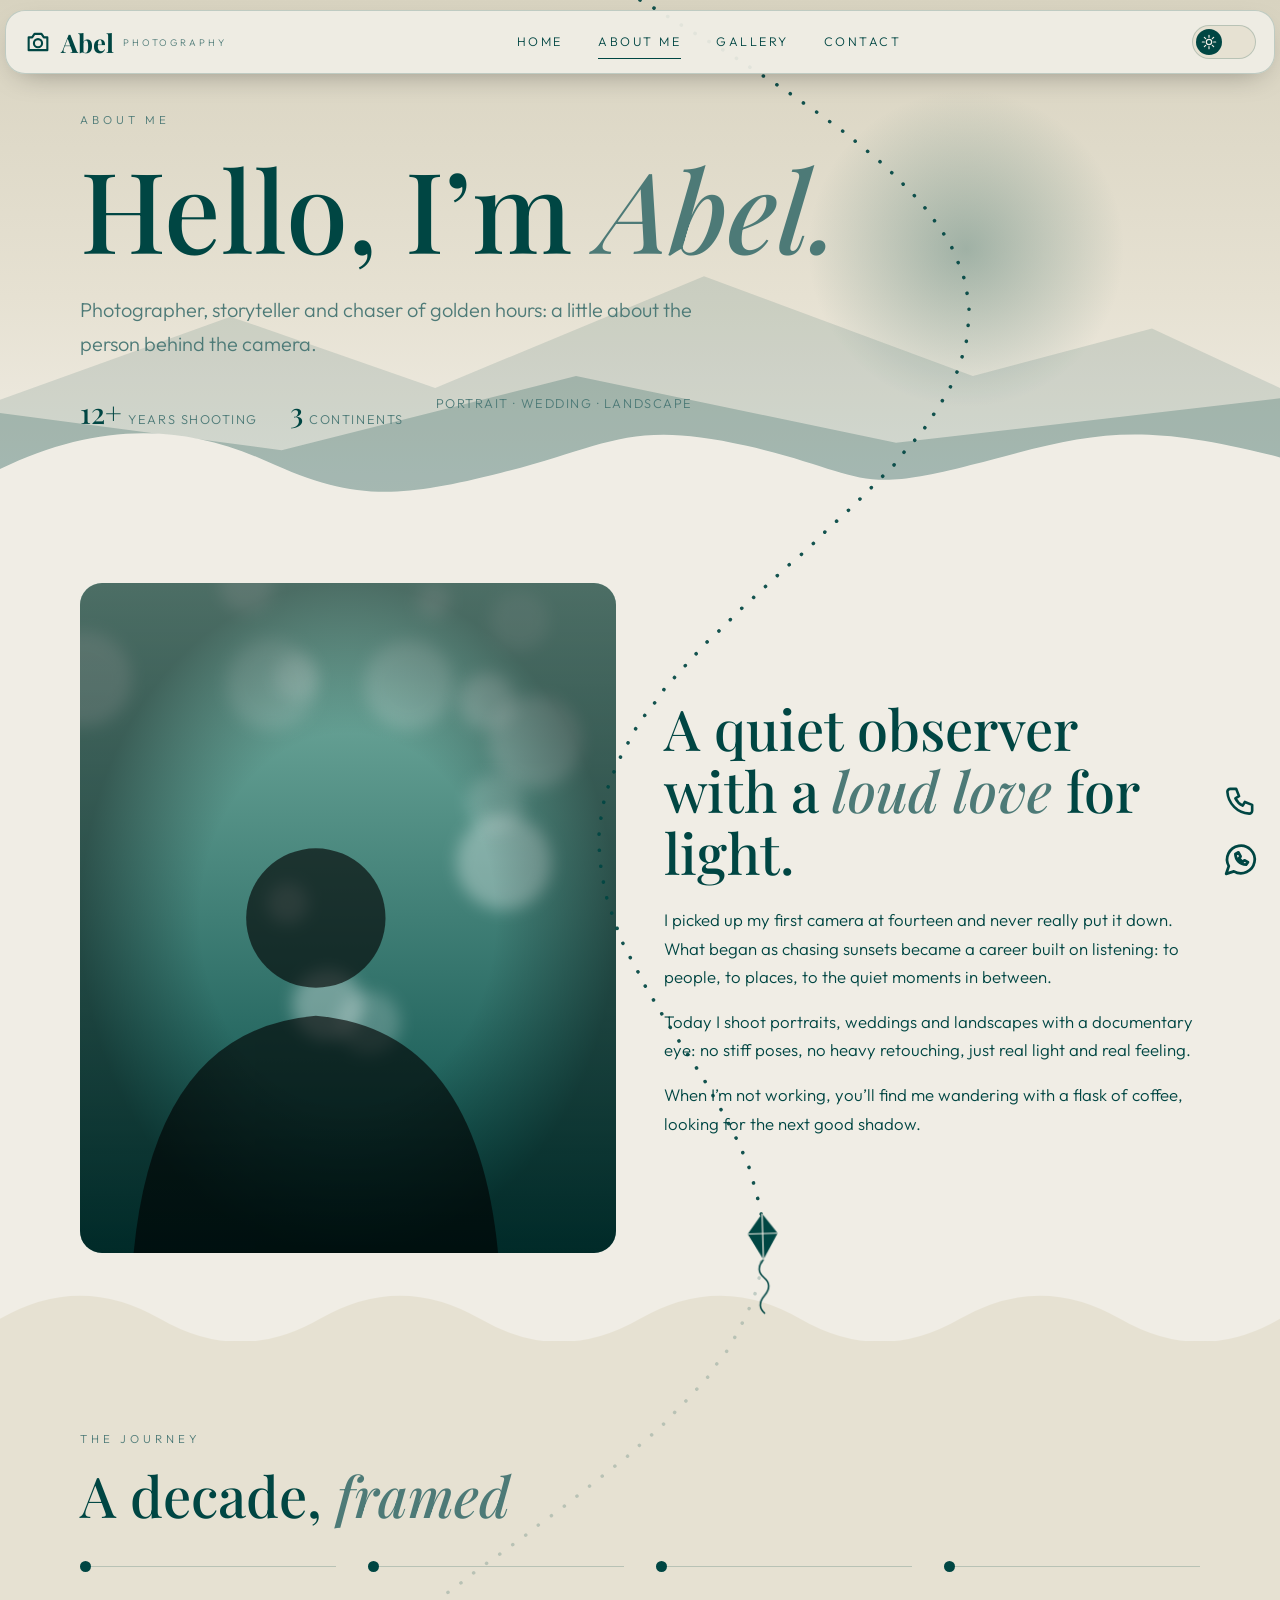
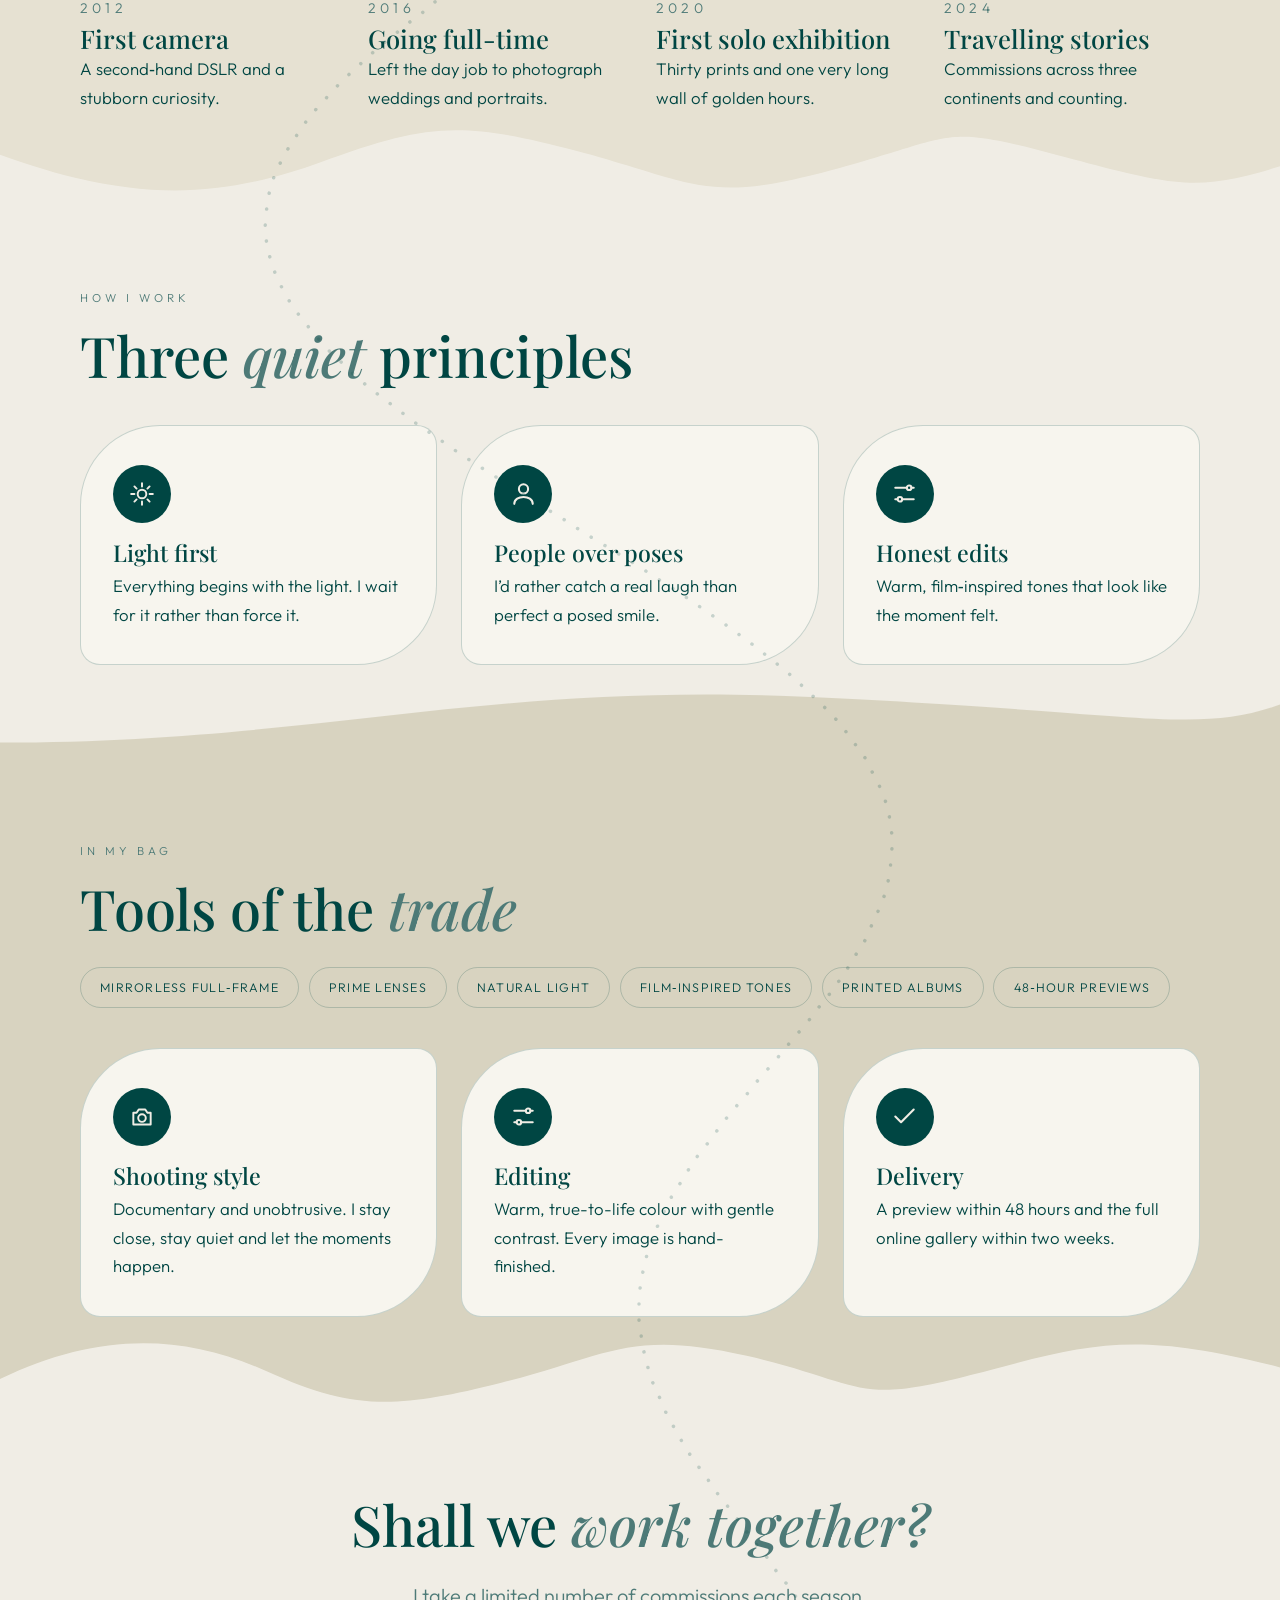
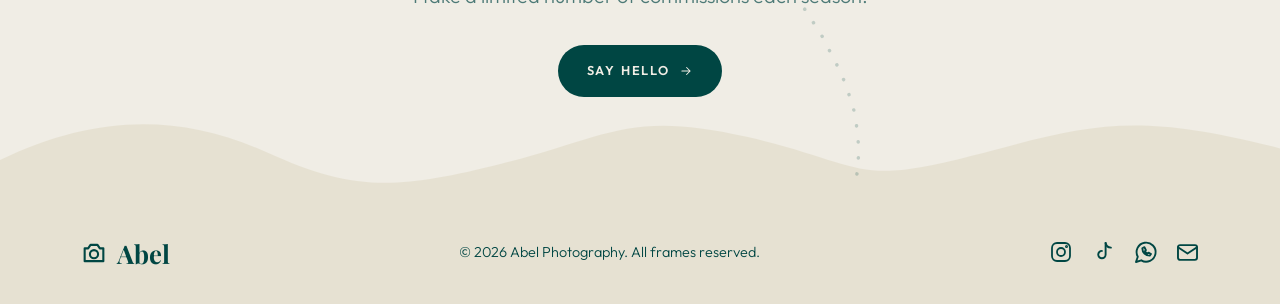
==== about.html @ 2c490cad "first commit" ====
<!DOCTYPE html>
<html lang="en"><head>
<meta charset="utf-8">
<meta name="viewport" content="width=device-width,initial-scale=1,viewport-fit=cover">
<title>About Abel | Photographer &amp; Visual Storyteller</title>
<meta name="description" content="Meet Abel, a documentary-style photographer with 12+ years behind the lens. Discover his story, his love of natural light and how he works.">
<link rel="canonical" href="https://www.abelphotography.com/about.html">
<meta name="robots" content="index,follow,max-image-preview:large">
<meta name="author" content="Abel">
<meta name="theme-color" content="#f0ede5" media="(prefers-color-scheme: light)"><meta name="theme-color" content="#000000" media="(prefers-color-scheme: dark)">
<link rel="icon" href="favicon.svg" type="image/svg+xml">
<meta property="og:type" content="website"><meta property="og:site_name" content="Abel Photography"><meta property="og:locale" content="en_US">
<meta property="og:title" content="About Abel | Photographer &amp; Visual Storyteller"><meta property="og:description" content="Meet Abel, a documentary-style photographer with 12+ years behind the lens. Discover his story, his love of natural light and how he works."><meta property="og:url" content="https://www.abelphotography.com/about.html">
<meta property="og:image" content="https://www.abelphotography.com/images/og-cover.jpg"><meta property="og:image:width" content="1200"><meta property="og:image:height" content="630"><meta property="og:image:alt" content="Abel Photography: portraits, weddings and landscapes">
<meta name="twitter:card" content="summary_large_image"><meta name="twitter:title" content="About Abel | Photographer &amp; Visual Storyteller"><meta name="twitter:description" content="Meet Abel, a documentary-style photographer with 12+ years behind the lens. Discover his story, his love of natural light and how he works."><meta name="twitter:image" content="https://www.abelphotography.com/images/og-cover.jpg">
<script type="application/ld+json">{"@context": "https://schema.org", "@graph": [{"@type": "Photographer", "@id": "https://www.abelphotography.com/#abel", "name": "Abel Photography", "alternateName": "Abel", "url": "https://www.abelphotography.com/", "image": "https://www.abelphotography.com/images/og-cover.jpg", "description": "Portrait, wedding and landscape photographer capturing honest light and real moments.", "email": "hello@abelphotography.com", "telephone": "+1 555 010 2030", "areaServed": "Worldwide", "sameAs": ["https://instagram.com/abel.frames", "https://www.tiktok.com/@abel.frames"], "knowsAbout": ["Portrait photography", "Wedding photography", "Landscape photography", "Editorial photography"]}, {"@type": "BreadcrumbList", "itemListElement": [{"@type": "ListItem", "position": 1, "name": "Home", "item": "https://www.abelphotography.com/"}, {"@type": "ListItem", "position": 2, "name": "About Abel", "item": "https://www.abelphotography.com/about.html"}]}]}</script>
<noscript><style>.rv{opacity:1!important;transform:none!important}</style></noscript>
<link rel="preconnect" href="https://fonts.googleapis.com"><link rel="preconnect" href="https://fonts.gstatic.com" crossorigin>
<link href="https://fonts.googleapis.com/css2?family=Outfit:wght@300;400;600&family=Playfair+Display:ital,wght@0,500;0,700;1,500&display=swap" rel="stylesheet">
<script>var t;try{t=localStorage.getItem("abel-theme")}catch(_){}document.documentElement.dataset.theme=t||(matchMedia("(prefers-color-scheme:dark)").matches?"dark":"light")</script>
<link rel="stylesheet" href="css/style.css"></head>
<body data-page="about">
<a class="skip" href="#main">Skip to content</a>
<header>
<a class="logo" href="index.html"><i data-i="cam"></i>Abel<small>Photography</small></a>
<nav id="nav" aria-label="Main"><a href="index.html" style="--n:0">Home</a><a href="about.html" class="on" aria-current="page" style="--n:1">About me</a><a href="gallery.html" style="--n:2">Gallery</a><a href="contact.html" style="--n:3">Contact</a></nav>
<div class="right"><button id="th" aria-label="Toggle dark mode"><span class="k"><i data-i="sun"></i><i data-i="moon"></i></span></button></div>
</header>

<main id="main">
<div id="tr" aria-hidden="true"><svg id="s0" preserveAspectRatio="none"><path id="p0" class="dots"/></svg><svg id="s1" preserveAspectRatio="none"><path id="p1" class="dots"/></svg><div id="veh"><svg viewBox="-50 -40 100 130" width="100" height="130"><g id="vg"></g></svg></div></div>


<div class="page" id="about">
<section class="hero sm"><div class="w"><span class="eb rv">About me</span><h1 class="rv">Hello, I’m <em>Abel.</em></h1><p class="lead rv">Photographer, storyteller and chaser of golden hours: a little about the person behind the camera.</p><ul class="mini rv"><li><b>12+</b>years shooting</li><li><b>3</b>continents</li><li>Portrait · Wedding · Landscape</li></ul></div></section>
<section class="s"><div class="w two">
<img class="rv pt" src="images/abel-about.svg" alt="Portrait of Abel" width="800" height="1000" loading="lazy" decoding="async">
<div><h2 class="rv">A quiet observer with a <em>loud love</em> for light.</h2>
<p class="rv" style="margin-top:1.5rem">I picked up my first camera at fourteen and never really put it down. What began as chasing sunsets became a career built on listening: to people, to places, to the quiet moments in between.</p>
<p class="rv" style="margin-top:1rem">Today I shoot portraits, weddings and landscapes with a documentary eye: no stiff poses, no heavy retouching, just real light and real feeling.</p>
<p class="rv" style="margin-top:1rem">When I’m not working, you’ll find me wandering with a flask of coffee, looking for the next good shadow.</p></div>
</div></section>
<section class="s alt"><div class="w"><span class="eb rv">The journey</span><h2 class="rv">A decade, <em>framed</em></h2>
<div class="tl">
<div class="rv"><small>2012</small><b>First camera</b>A second‑hand DSLR and a stubborn curiosity.</div>
<div class="rv"><small>2016</small><b>Going full‑time</b>Left the day job to photograph weddings and portraits.</div>
<div class="rv"><small>2020</small><b>First solo exhibition</b>Thirty prints and one very long wall of golden hours.</div>
<div class="rv"><small>2024</small><b>Travelling stories</b>Commissions across three continents and counting.</div>
</div></div></section>
<section class="s"><div class="w"><span class="eb rv">How I work</span><h2 class="rv">Three <em>quiet</em> principles</h2>
<div class="grid g3">
<div class="card rv"><span class="bd"><i data-i="sun"></i></span><h3>Light first</h3><p>Everything begins with the light. I wait for it rather than force it.</p></div>
<div class="card rv"><span class="bd"><i data-i="user"></i></span><h3>People over poses</h3><p>I’d rather catch a real laugh than perfect a posed smile.</p></div>
<div class="card rv"><span class="bd"><i data-i="sld"></i></span><h3>Honest edits</h3><p>Warm, film‑inspired tones that look like the moment felt.</p></div>
</div></div></section>
<section class="s alt2"><div class="w"><span class="eb rv">In my bag</span><h2 class="rv">Tools of the <em>trade</em></h2>
<div class="chips rv"><span class="chip">Mirrorless full‑frame</span><span class="chip">Prime lenses</span><span class="chip">Natural light</span><span class="chip">Film‑inspired tones</span><span class="chip">Printed albums</span><span class="chip">48‑hour previews</span></div><div class="grid g3"><div class="card rv"><span class="bd"><i data-i="cam"></i></span><h3>Shooting style</h3><p>Documentary and unobtrusive. I stay close, stay quiet and let the moments happen.</p></div><div class="card rv"><span class="bd"><i data-i="sld"></i></span><h3>Editing</h3><p>Warm, true-to-life colour with gentle contrast. Every image is hand-finished.</p></div><div class="card rv"><span class="bd"><i data-i="chk"></i></span><h3>Delivery</h3><p>A preview within 48 hours and the full online gallery within two weeks.</p></div></div></div></section>
<section class="s c"><div class="w"><h2 class="rv">Shall we <em>work together?</em></h2><p class="lead rv">I take a limited number of commissions each season.</p><p class="rv"><a class="btn" href="contact.html">Say hello <i data-i="arr"></i></a></p></div></section>
</div>

</main>

<footer><div class="w fo">
<a class="logo" href="index.html"><i data-i="cam"></i>Abel</a>
<p>© 2026 Abel Photography. All frames reserved.</p>
<div class="soc"><a href="https://instagram.com/abel.frames" target="_blank" rel="noopener" aria-label="Instagram"><i data-i="ig"></i></a><a href="https://www.tiktok.com/@abel.frames" target="_blank" rel="noopener" aria-label="TikTok"><i data-i="tt"></i></a><a href="https://wa.me/15550102030" target="_blank" rel="noopener" aria-label="WhatsApp"><i data-i="wa"></i></a><a href="mailto:hello@abelphotography.com" aria-label="Email"><i data-i="mail"></i></a></div>
</div></footer>

<div class="tabs" role="navigation" aria-label="Mobile navigation"><div class="ind" style="--ti:1"></div><a href="index.html"><i data-i="home"></i><span>Home</span></a><a href="about.html" class=on aria-current=page><i data-i="user"></i><span>About</span></a><a href="gallery.html"><i data-i="img"></i><span>Gallery</span></a><a href="contact.html"><i data-i="mail"></i><span>Contact</span></a></div>
<div class="fab"><a href="tel:+15550102030" aria-label="Call Abel"><i data-i="phone"></i></a><a class="wa" href="https://wa.me/15550102030" target="_blank" rel="noopener" aria-label="Chat on WhatsApp"><i data-i="wa"></i></a></div>
<div id="lb"><figure id="lbf"></figure><button aria-label="Close">×</button></div>

<script src="js/main.js"></script>
</body></html>
---- css/style.css ----
:root{--bg:#f0ede5;--bg2:#e6e1d2;--bg3:#d8d3c0;--ink:#004643;--mut:#4d7a77;--acc:#004643;--on:#f0ede5;--line:rgba(0,70,67,.2);--card:#f7f5ee}
:root[data-theme=dark]{--bg:#000;--bg2:#0e0928;--bg3:#061346;--ink:#f0ede5;--mut:#9ba5cf;--acc:#f0ede5;--on:#000;--line:rgba(240,237,229,.18);--card:rgba(255,255,255,.04)}
*{box-sizing:border-box;margin:0;padding:0;-webkit-tap-highlight-color:transparent}
[hidden]{display:none!important}
html{scroll-behavior:smooth}
body{font:300 1.05rem/1.7 Outfit,system-ui,sans-serif;background:var(--bg);color:var(--ink);overflow-x:hidden}
h1,h2,h3{font-family:'Playfair Display',Georgia,serif;font-weight:500;line-height:1.1}
h1{font-size:clamp(2.8rem,9vw,7rem)}h2{font-size:clamp(2rem,5vw,3.5rem)}
em{font-style:italic;color:var(--mut)}
a{color:inherit;text-decoration:none}
button,input,select,textarea{font:inherit;color:inherit}
button{background:none;border:0;cursor:pointer;touch-action:manipulation}
i[data-i]{display:inline-block;width:1.1em;height:1.1em;flex:none;background:currentColor;-webkit-mask:var(--m) center/contain no-repeat;mask:var(--m) center/contain no-repeat;vertical-align:-.18em}
.w{width:min(1120px,100% - 3rem);margin-inline:auto;position:relative;z-index:1}
.narrow{max-width:900px}
.s{padding:clamp(3rem,7vw,5.5rem) 0}.alt{background:var(--bg2)}.alt2{background:var(--bg3)}
.eb{display:block;font-size:.72rem;letter-spacing:.35em;text-transform:uppercase;color:var(--mut);margin-bottom:1rem}
.lead{font-size:1.25rem;max-width:620px;color:var(--mut);margin:1.5rem 0 2rem}
.btn{display:inline-flex;gap:.6rem;align-items:center;padding:.95rem 1.8rem;border-radius:40px;background:var(--acc);color:var(--on);font-weight:600;font-size:.8rem;letter-spacing:.14em;text-transform:uppercase;transition:transform .35s,box-shadow .35s}
.btn:hover{transform:translateY(-3px);box-shadow:0 12px 30px -10px var(--acc)}
.btn.g{background:none;color:var(--ink);border:1px solid var(--ink)}
.btn i{transition:transform .35s}.btn:hover i{transform:translateX(5px)}
/* header */
header{position:fixed;top:calc(10px + env(safe-area-inset-top,0px));left:calc(5px + env(safe-area-inset-left,0px));right:calc(5px + env(safe-area-inset-right,0px));z-index:60;height:64px;padding:0 1.2rem;border-radius:20px;display:flex;align-items:center;justify-content:space-between}
header::before{content:"";position:absolute;inset:0;z-index:-1;border-radius:inherit;background:color-mix(in srgb,var(--bg) 94%,transparent);border:1px solid var(--line);box-shadow:0 10px 30px -14px rgba(0,0,0,.4)}
.logo{display:flex;align-items:center;gap:.55rem;font:700 1.6rem 'Playfair Display',serif}
.logo small{font:300 .6rem Outfit;letter-spacing:.3em;text-transform:uppercase;color:var(--mut)}
nav{display:flex;gap:2.2rem}
nav a{position:relative;font-size:.78rem;letter-spacing:.2em;text-transform:uppercase}
nav a::after{content:"";position:absolute;left:0;bottom:-6px;height:1px;width:100%;background:currentColor;transform:scaleX(0);transform-origin:right;transition:transform .4s}
nav a:hover::after,nav a.on::after{transform:scaleX(1);transform-origin:left}
.right{display:flex;align-items:center;gap:1rem;position:relative;z-index:70}
#th{width:64px;height:34px;border-radius:30px;border:1px solid var(--line);background:var(--bg2);position:relative}
#th .k{position:absolute;top:3px;left:3px;width:26px;height:26px;border-radius:50%;background:var(--ink);transition:transform .6s cubic-bezier(.7,-.4,.3,1.4)}
:root[data-theme=dark] #th .k{transform:translateX(30px)}
#th i{position:absolute;left:5px;top:5px;width:16px;height:16px;color:var(--on);transition:transform .6s}
#th i+i{transform:rotate(-120deg) scale(0)}
:root[data-theme=dark] #th i:first-child{transform:rotate(120deg) scale(0)}
:root[data-theme=dark] #th i+i{transform:none}
/* trail */
main{position:relative;overflow-x:clip}
#tr{position:absolute;inset:0;pointer-events:none;z-index:30}#tr>svg{position:absolute;inset:0;width:100%;height:100%;overflow:visible}
.dots{fill:none;stroke:var(--acc);stroke-width:3.5;stroke-linecap:round;stroke-dasharray:.1 16}
#p0{opacity:.2}#p1{opacity:.9}
#veh{position:absolute;left:-50px;top:-40px;width:100px;height:130px;color:var(--acc);fill:currentColor;transform-origin:50px 40px;will-change:transform}#veh svg{overflow:visible}
.tail{transform-box:fill-box;transform-origin:50% 0;animation:wag 1.4s ease-in-out infinite alternate}
@keyframes wag{from{transform:rotate(-12deg)}to{transform:rotate(12deg)}}
/* per-page scroll reveals */
.rv{opacity:0;transition:opacity .8s,transform .8s cubic-bezier(.2,.7,.2,1)}
#home .rv{transform:translateY(50px)}
#about .rv{transform:translateX(calc(var(--s,1)*90px))}
#gallery .rv{transform:scale(.88) rotate(calc(var(--s,1)*2deg))}
#contact .rv{transform:perspective(700px) rotateX(-35deg) translateY(40px);transform-origin:top}
.rv.in{opacity:1!important;transform:none!important}
.page{animation:pin .6s}@keyframes pin{from{opacity:0}}
/* hero */
.hero{position:relative;min-height:min(100svh,860px);display:grid;align-items:center;overflow:hidden;background:linear-gradient(180deg,var(--bg3),var(--bg2) 60%,var(--bg))}
.hero.sm{min-height:0;padding-bottom:4rem}.hero .w{padding-top:110px}
.sun{position:absolute;right:12%;top:18%;width:min(30vw,320px);aspect-ratio:1;border-radius:50%;background:radial-gradient(circle,var(--acc),transparent 70%);opacity:.3}
.mt{position:absolute;inset:auto 0 0;height:48%;background:var(--ink);opacity:.12;clip-path:polygon(0 100%,0 60%,18% 25%,34% 55%,55% 8%,76% 50%,90% 30%,100% 55%,100% 100%)}
.mt+.mt{height:30%;opacity:.22;clip-path:polygon(0 100%,0 45%,22% 70%,45% 20%,70% 65%,100% 35%,100% 100%)}
/* blocks */
.grid{display:grid;gap:1.5rem;margin-top:2.5rem}
.g3{grid-template-columns:repeat(auto-fit,minmax(min(100%,260px),1fr))}
.g4{grid-template-columns:repeat(auto-fit,minmax(min(100%,220px),1fr))}
.two{display:grid;grid-template-columns:repeat(auto-fit,minmax(min(100%,320px),1fr));gap:3rem;align-items:center}
.card{padding:2rem;border:1px solid var(--line);border-radius:18px;background:var(--card);transition:translate .4s}
.card:hover{translate:0 -6px}
.stat b{display:block;font:500 clamp(2.6rem,6vw,4.4rem)/1 'Playfair Display',serif}
.stat span{font-size:.75rem;letter-spacing:.2em;text-transform:uppercase;color:var(--mut)}
blockquote{font:italic 500 clamp(1.6rem,3.5vw,2.6rem)/1.3 'Playfair Display',serif}
blockquote cite{display:block;margin-top:1.2rem;font:300 .85rem Outfit;letter-spacing:.2em;text-transform:uppercase;color:var(--mut)}
.c{text-align:center}.c .lead{margin-inline:auto}
.tl{border-left:1px solid var(--line);margin:2.5rem 0 0 .4rem}
.tl>div{position:relative;padding:0 0 2.4rem 2rem}
.tl>div::before{content:"";position:absolute;left:-6px;top:.6rem;width:11px;height:11px;border-radius:50%;background:var(--acc)}
.tl small{letter-spacing:.3em;color:var(--mut)}.tl b{display:block;font:500 1.6rem 'Playfair Display',serif}
.chips{display:flex;gap:.6rem;flex-wrap:wrap;margin:1.8rem 0}
.chip{padding:.55rem 1.2rem;border:1px solid var(--line);border-radius:30px;font-size:.78rem;letter-spacing:.1em;text-transform:uppercase;transition:.3s}
button.chip.on{background:var(--acc);color:var(--on)}
/* photos (illustrated placeholders: swap for <img>) */
.t{border-radius:14px;cursor:pointer;aspect-ratio:var(--r)}
.ms{display:grid;grid-template-columns:repeat(auto-fill,minmax(min(100%,220px),1fr));grid-auto-rows:8px;column-gap:1rem}.ms .t{align-self:start;width:100%}
.fe .t{aspect-ratio:3/4}
figcaption{position:absolute;inset:auto 0 0;z-index:2;padding:1.2rem;color:#fff;font:500 1.2rem 'Playfair Display',serif;background:linear-gradient(transparent,rgba(0,0,0,.6))}
figcaption small{display:block;font:300 .62rem Outfit;letter-spacing:.3em;text-transform:uppercase;opacity:.8}
#lb{position:fixed;inset:0;z-index:100;background:rgba(0,0,0,.9);display:grid;place-items:center;opacity:0;pointer-events:none;transition:opacity .4s}
#lb.on{opacity:1;pointer-events:auto}
#lbf{width:min(88vw,calc(78vh*var(--r,1)));aspect-ratio:var(--r,1);border-radius:14px}
#lb button{position:absolute;top:1rem;right:1.4rem;font-size:2.6rem;color:#fff}
/* contact */
.info{display:grid;gap:1rem}.info>div{display:flex;gap:1rem;align-items:center;padding:1.1rem 1.3rem;border:1px solid var(--line);border-radius:14px;background:var(--card)}
.info i{font-size:1.4rem}
form{display:grid;gap:1rem}
form input,form select,form textarea{width:100%;padding:1.05rem 1rem;background:var(--card);border:1px solid var(--line);border-radius:12px;outline:0;transition:box-shadow .3s}
form input:focus,form select:focus,form textarea:focus{border-color:var(--ink);box-shadow:0 0 0 4px var(--line)}
select option{background:var(--bg2);color:var(--ink)}textarea{min-height:150px;resize:vertical}
details{border-bottom:1px solid var(--line);padding:1.2rem 0}
summary{cursor:pointer;list-style:none;display:flex;justify-content:space-between;font:500 1.3rem 'Playfair Display',serif}
summary::-webkit-details-marker{display:none}summary::after{content:"+";transition:transform .3s}details[open] summary::after{transform:rotate(45deg)}
details p{margin-top:.7rem;color:var(--mut)}
footer{background:var(--bg2);border-top:1px solid var(--line);padding:3rem 0 calc(2rem + env(safe-area-inset-bottom,0px))}
.fo{display:flex;flex-wrap:wrap;gap:1.5rem;justify-content:space-between;align-items:center;font-size:.9rem}
.soc{display:flex;gap:1.1rem;font-size:1.4rem}
/* dark-mode reveal */
::view-transition-old(root),::view-transition-new(root){animation:none;mix-blend-mode:normal}
::view-transition-new(root){animation:cr .8s cubic-bezier(.6,0,.2,1)}
@keyframes cr{from{clip-path:circle(0 at var(--x) var(--y))}to{clip-path:circle(150vmax at var(--x) var(--y))}}
@media(prefers-reduced-motion:reduce){*{animation:none!important;transition-duration:.01ms!important}html{scroll-behavior:auto}}
:root{--w1:url("data:image/svg+xml,%3Csvg xmlns='http://www.w3.org/2000/svg' viewBox='0 0 1200 100' preserveAspectRatio='none'%3E%3Cpath d='M0 50C150 0 350 0 600 50S1050 100 1200 50V100H0z'/%3E%3C/svg%3E");--w2:url("data:image/svg+xml,%3Csvg xmlns='http://www.w3.org/2000/svg' viewBox='0 0 1200 100' preserveAspectRatio='none'%3E%3Cpath d='M0 65C90 5 170 5 250 55S370 105 470 70 590 0 700 35 800 100 910 60 1060 0 1200 50V100H0z'/%3E%3C/svg%3E");--w3:url("data:image/svg+xml,%3Csvg xmlns='http://www.w3.org/2000/svg' viewBox='0 0 1200 100' preserveAspectRatio='none'%3E%3Cpath d='M0 85C300 85 450 5 760 25S1120 75 1200 35V100H0z'/%3E%3C/svg%3E");--w4:url("data:image/svg+xml,%3Csvg xmlns='http://www.w3.org/2000/svg' viewBox='0 0 1200 100' preserveAspectRatio='none'%3E%3Cpath d='M0 70Q75 10 150 70T300 70T450 70T600 70T750 70T900 70T1050 70T1200 70V100H0z'/%3E%3C/svg%3E");--w5:url("data:image/svg+xml,%3Csvg xmlns='http://www.w3.org/2000/svg' viewBox='0 0 1200 100' preserveAspectRatio='none'%3E%3Cpath d='M0 40C120 100 200 100 300 50S430-5 540 35 660 105 780 60 880 0 990 40 1120 90 1200 55V100H0z'/%3E%3C/svg%3E");}
/* wavy section dividers: each section's top edge is a curve drawn in its own colour */
.s,footer{position:relative}
.s{--sec:var(--bg)}.alt{--sec:var(--bg2)}.alt2{--sec:var(--bg3)}
.s::before,footer::before{content:"";position:absolute;left:0;right:0;bottom:calc(100% - 1px);height:clamp(36px,6vw,80px);background:var(--sec,var(--bg2));-webkit-mask:var(--wv,var(--w1)) 0 100%/100% 100% no-repeat;mask:var(--wv,var(--w1)) 0 100%/100% 100% no-repeat;pointer-events:none}
.s:nth-of-type(odd){--wv:var(--w3)}.s:nth-of-type(4n+2){--wv:var(--w2)}.s:nth-of-type(4n){--wv:var(--w5)}.s:nth-of-type(5n+3){--wv:var(--w4)}
footer{--wv:var(--w2)}
/* image tiles */
.t{position:relative;overflow:hidden}
.t img,#lbf img{position:absolute;inset:0;width:100%;height:100%;object-fit:cover;transition:transform .9s}
.t:hover img{transform:scale(1.07)}
#lbf{position:relative;overflow:hidden}
.pt{width:100%;height:auto;border-radius:22px;display:block}
.info>div.map{display:block;padding:0;overflow:hidden}
.map iframe{display:block;width:100%;height:260px;border:0}
:root[data-theme=dark] .map iframe{filter:invert(.92) hue-rotate(180deg) contrast(.9)}
/* hero portrait */
.hg{display:grid;grid-template-columns:1.1fr .9fr;gap:2rem;align-items:end}
.ht{align-self:center;padding-bottom:3rem}
.hp{display:flex;justify-content:flex-end}
.hp img{display:block;width:min(100%,460px);height:auto;max-height:80svh;object-fit:contain;object-position:bottom}
@media(max-width:860px){.hg{grid-template-columns:1fr}.hp{justify-content:center}.hp img{max-height:62svh}.ht{padding-bottom:0}}
/* testimonials */
.tc{text-align:center}
#ts{display:grid}#ts blockquote{grid-area:1/1;opacity:0;transform:translateX(40px);transition:opacity .7s,transform .7s;pointer-events:none}
#ts blockquote.on{opacity:1;transform:none;pointer-events:auto}
.tn{display:flex;align-items:center;justify-content:center;gap:1.2rem;margin-top:2rem}
.tn button{width:44px;height:44px;border-radius:50%;border:1px solid var(--line);display:grid;place-items:center;transition:background .3s}
.tn button:hover{background:var(--acc);color:var(--on)}
#td{display:flex;gap:.5rem;align-items:center}
#td button{width:10px;height:10px;border-radius:50%;border:0;background:var(--line)}
#td button.on{width:28px;border-radius:6px;background:var(--acc)}
/* floating call + whatsapp */
.fab{position:fixed;right:calc(1rem + env(safe-area-inset-right,0px));bottom:calc(1rem + env(safe-area-inset-bottom,0px));z-index:50;display:grid;gap:.7rem}
.fab a{width:48px;height:48px;display:grid;place-items:center;font-size:2rem;color:var(--acc);transition:transform .3s}.fab a:hover{transform:scale(1.15)}
/* redesigned cards: leaf shape (principles, process) and arch shape (services); icons replace numbers */
.card{padding:2.4rem 2rem 2.2rem;border-radius:80px 20px 80px 20px;transition:translate .4s,border-radius .5s}
.card:hover{translate:0 -6px;border-radius:20px 80px 20px 80px}
.card h3{font-size:1.45rem;margin-bottom:.4rem}
.bd{display:grid;place-items:center;width:58px;height:58px;border-radius:50%;background:var(--acc);color:var(--on);font-size:1.5rem;margin-bottom:1.1rem}
.card.arch{--dome:clamp(70px,8vw,110px);padding-top:calc(var(--dome)*.6);text-align:center;border-radius:50% 50% 26px 26px/var(--dome) var(--dome) 26px 26px}
.card.arch:hover{border-radius:50% 50% 26px 26px/var(--dome) var(--dome) 26px 26px}
.card.arch .bd{margin-inline:auto;background:none;border:1px solid var(--ink);color:var(--ink)}
.skip{position:absolute;left:-999px;top:0;z-index:200;padding:.7rem 1rem;background:var(--acc);color:var(--on)}.skip:focus{left:1rem;top:1rem}
:focus-visible{outline:2px solid var(--acc);outline-offset:3px}
/* fuller sections */
.mini{display:flex;flex-wrap:wrap;gap:.6rem 2rem;list-style:none;margin-top:2rem;font-size:.8rem;letter-spacing:.12em;text-transform:uppercase;color:var(--mut)}
.mini b{font:500 1.8rem 'Playfair Display',serif;letter-spacing:0;color:var(--ink);margin-right:.4rem}
.ticks{list-style:none;display:grid;gap:.7rem;margin-top:1.4rem}.ticks li{display:flex;gap:.7rem;align-items:center}.ticks i{color:var(--acc);font-size:1.2rem}
.qc{display:flex;flex-wrap:wrap;gap:.8rem;justify-content:center;margin-top:2rem}
.qc a{display:inline-flex;gap:.5rem;align-items:center;padding:.6rem 1.2rem;border:1px solid var(--line);border-radius:30px;font-size:.85rem;transition:background .3s}
.qc a:hover{background:var(--acc);color:var(--on)}
.c .card{text-align:left}
.tl{border-left:0;margin:2.5rem 0 0;display:grid;grid-template-columns:repeat(auto-fit,minmax(min(100%,230px),1fr));gap:2rem}
.tl>div{padding:1.6rem 0 0;border-top:1px solid var(--line)}.tl>div::before{left:0;top:-6px}
.btn i{vertical-align:-.2em}
/* bottom tab bar (mobile) + directional page transitions */
.tabs{display:none}
@keyframes inr{from{opacity:0;transform:translateX(40px)}}@keyframes inl{from{opacity:0;transform:translateX(-40px)}}
@keyframes outl{to{opacity:0;transform:translateX(-40px)}}@keyframes outr{to{opacity:0;transform:translateX(40px)}}
body[data-dir=r] .page{animation:inr .5s cubic-bezier(.2,.8,.2,1)}
body[data-dir=l] .page{animation:inl .5s cubic-bezier(.2,.8,.2,1)}
body[data-out=l] #main{animation:outl .26s ease-in forwards}
body[data-out=r] #main{animation:outr .26s ease-in forwards}
@media(max-width:860px){
#nav{display:none}
.tabs{display:grid;grid-template-columns:repeat(4,1fr);position:fixed;left:0;right:0;bottom:0;z-index:60;height:calc(76px + env(safe-area-inset-bottom,0px));filter:drop-shadow(0 -5px 12px rgba(0,0,0,.18))}
.tabs::before{content:"";position:absolute;inset:0;pointer-events:none}
.tabs::before{background:var(--bg);-webkit-mask:url("data:image/svg+xml,%3Csvg xmlns='http://www.w3.org/2000/svg' viewBox='0 0 400 76' preserveAspectRatio='none'%3E%3Cpath d='M0 76V44H3C3 20 26 2 50 2S97 20 97 44H103C103 20 126 2 150 2S197 20 197 44H203C203 20 226 2 250 2S297 20 297 44H303C303 20 326 2 350 2S397 20 397 44H400V76z'/%3E%3C/svg%3E") 0 0/100% 76px no-repeat,linear-gradient(#000,#000) 0 50px/100% 100% no-repeat;mask:url("data:image/svg+xml,%3Csvg xmlns='http://www.w3.org/2000/svg' viewBox='0 0 400 76' preserveAspectRatio='none'%3E%3Cpath d='M0 76V44H3C3 20 26 2 50 2S97 20 97 44H103C103 20 126 2 150 2S197 20 197 44H203C203 20 226 2 250 2S297 20 297 44H303C303 20 326 2 350 2S397 20 397 44H400V76z'/%3E%3C/svg%3E") 0 0/100% 76px no-repeat,linear-gradient(#000,#000) 0 50px/100% 100% no-repeat}
.tabs a{position:relative;z-index:1;display:flex;flex-direction:column;align-items:center;gap:3px;padding-top:22px;font-size:.62rem;letter-spacing:.08em;text-transform:uppercase;color:var(--mut);transition:color .3s}
.tabs a i{font-size:1.5rem;transition:transform .45s cubic-bezier(.3,1.6,.5,1)}
.tabs a.on{color:var(--on)}.tabs a.on i{transform:translateY(-1px) scale(1.1)}.tabs a:active i{transform:scale(.85)}
.ind{position:absolute;z-index:1;top:0;height:76px;left:0;width:25%;transform:translateX(calc(var(--ti,0)*100%));transition:transform .4s cubic-bezier(.4,0,.2,1)}
.ind::before{content:"";position:absolute;inset:0;background:var(--acc);-webkit-mask:url("data:image/svg+xml,%3Csvg xmlns='http://www.w3.org/2000/svg' viewBox='0 0 100 76' preserveAspectRatio='none'%3E%3Cpath d='M0 76V44H3C3 20 26 2 50 2S97 20 97 44H100V76z'/%3E%3C/svg%3E") 0 0/100% 76px no-repeat;mask:url("data:image/svg+xml,%3Csvg xmlns='http://www.w3.org/2000/svg' viewBox='0 0 100 76' preserveAspectRatio='none'%3E%3Cpath d='M0 76V44H3C3 20 26 2 50 2S97 20 97 44H100V76z'/%3E%3C/svg%3E") 0 0/100% 76px no-repeat}
.fab{bottom:calc(92px + env(safe-area-inset-bottom,0px))}
footer{padding-bottom:calc(7rem + env(safe-area-inset-bottom,0px))}
}
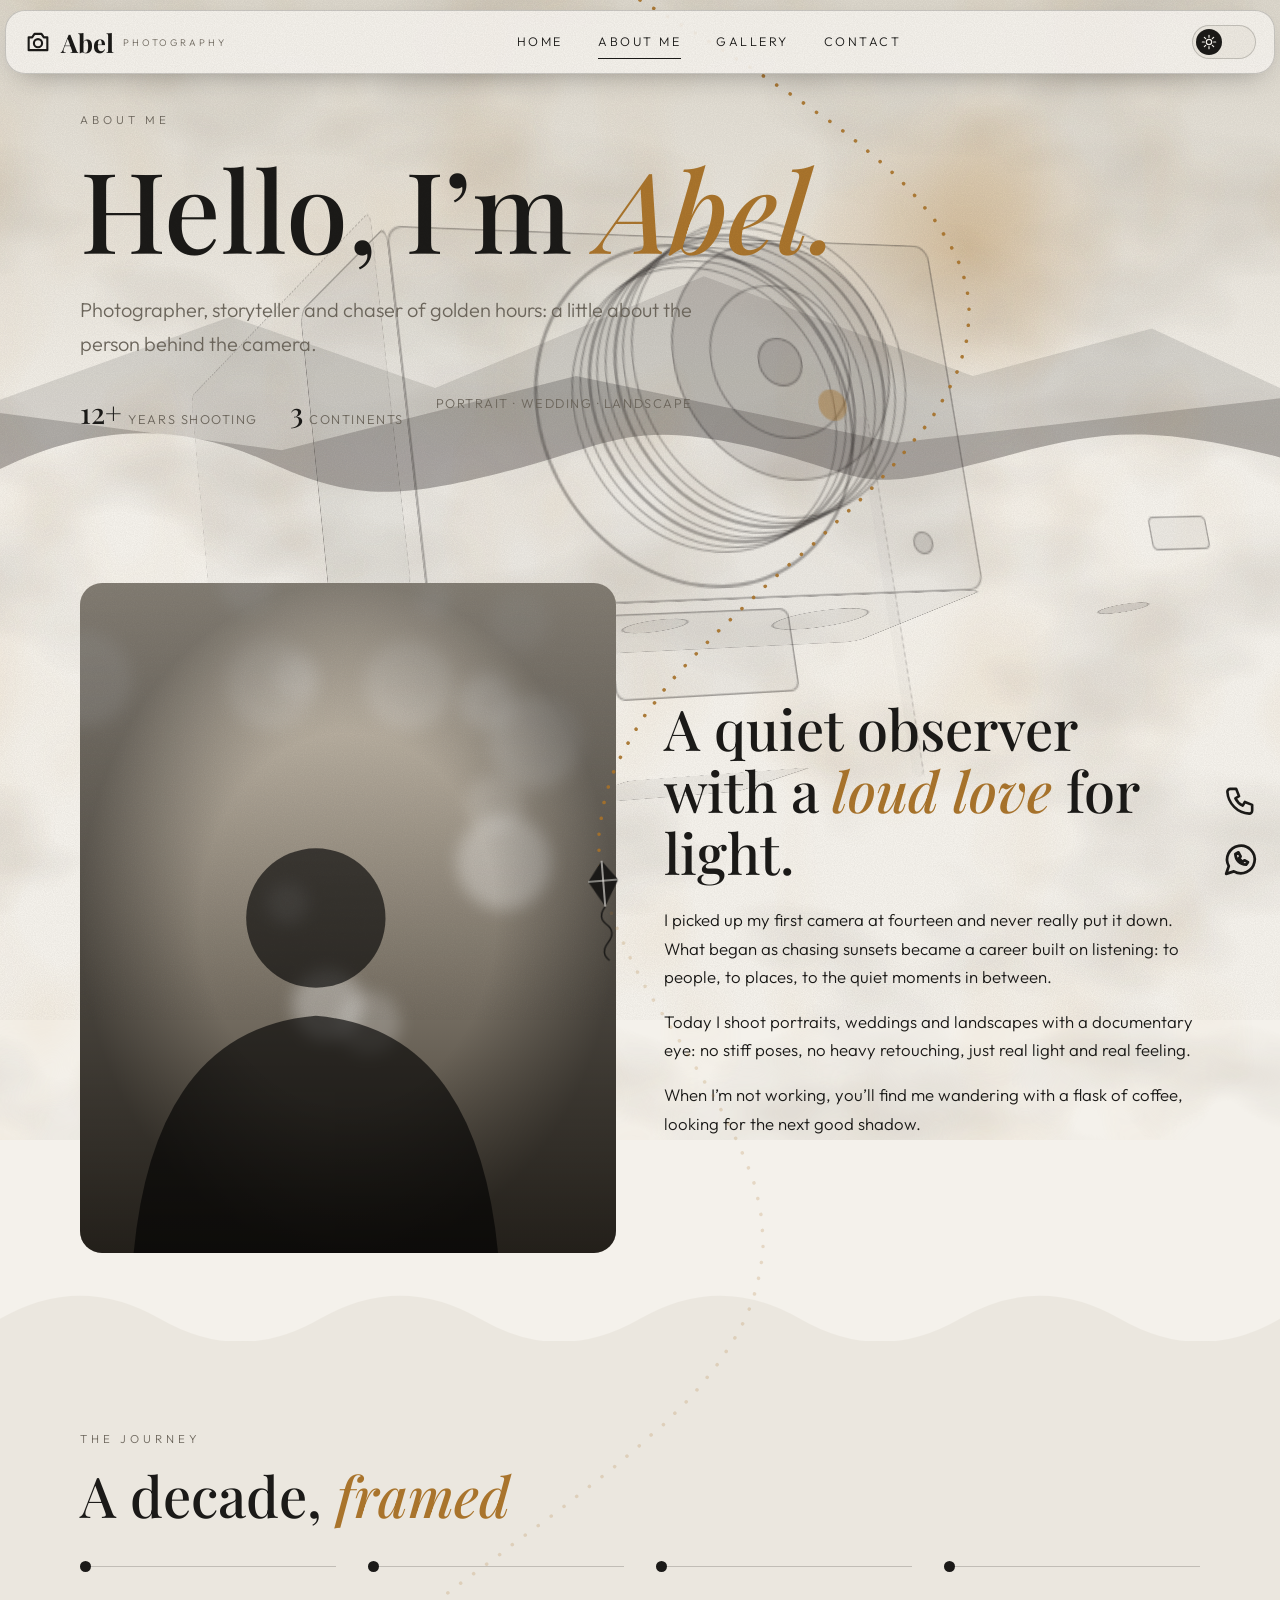
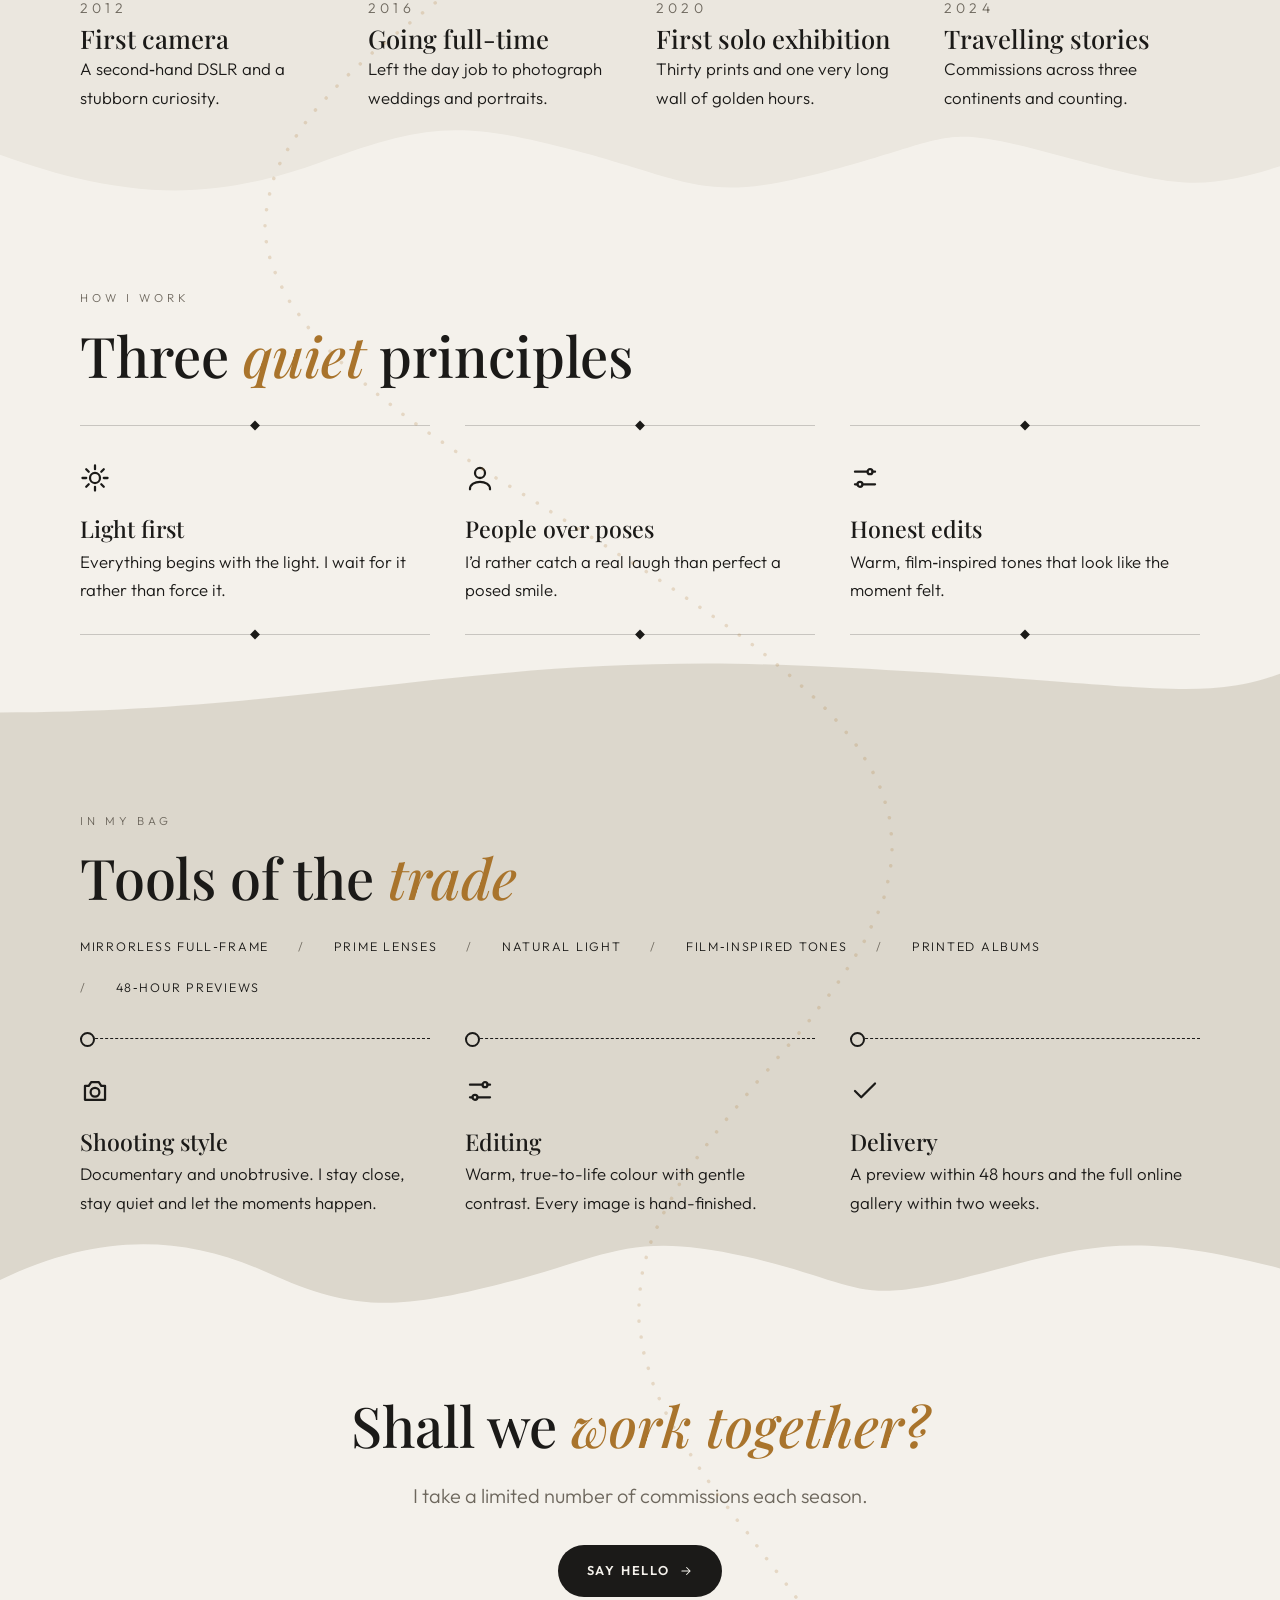
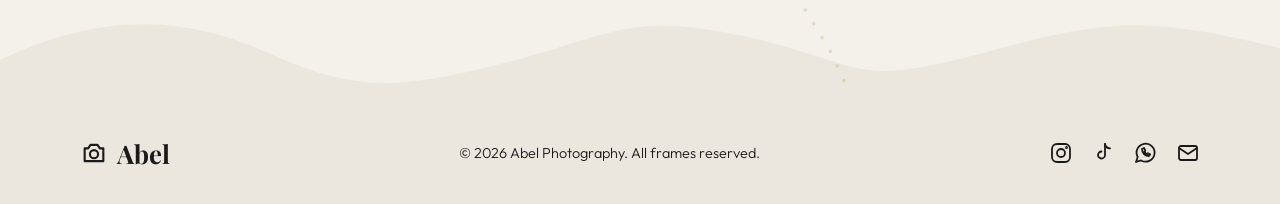
==== commit 0e8eb557: "added camera" ====
--- a/about.html
+++ b/about.html
@@ -7,7 +7,7 @@
 <link rel="canonical" href="https://www.abelphotography.com/about.html">
 <meta name="robots" content="index,follow,max-image-preview:large">
 <meta name="author" content="Abel">
-<meta name="theme-color" content="#f0ede5" media="(prefers-color-scheme: light)"><meta name="theme-color" content="#000000" media="(prefers-color-scheme: dark)">
+<meta name="theme-color" content="#f4f1eb" media="(prefers-color-scheme: light)"><meta name="theme-color" content="#0b0b0c" media="(prefers-color-scheme: dark)">
 <link rel="icon" href="favicon.svg" type="image/svg+xml">
 <meta property="og:type" content="website"><meta property="og:site_name" content="Abel Photography"><meta property="og:locale" content="en_US">
 <meta property="og:title" content="About Abel | Photographer &amp; Visual Storyteller"><meta property="og:description" content="Meet Abel, a documentary-style photographer with 12+ years behind the lens. Discover his story, his love of natural light and how he works."><meta property="og:url" content="https://www.abelphotography.com/about.html">
--- a/css/style.css
+++ b/css/style.css
@@ -1,12 +1,12 @@
-:root{--bg:#f0ede5;--bg2:#e6e1d2;--bg3:#d8d3c0;--ink:#004643;--mut:#4d7a77;--acc:#004643;--on:#f0ede5;--line:rgba(0,70,67,.2);--card:#f7f5ee}
-:root[data-theme=dark]{--bg:#000;--bg2:#0e0928;--bg3:#061346;--ink:#f0ede5;--mut:#9ba5cf;--acc:#f0ede5;--on:#000;--line:rgba(240,237,229,.18);--card:rgba(255,255,255,.04)}
+:root{--bg:#f4f1eb;--bg2:#ebe7df;--bg3:#dcd7cc;--ink:#1b1a18;--mut:#6d675d;--acc:#1b1a18;--hi:#a9742c;--on:#f4f1eb;--line:rgba(27,26,24,.2);--card:#faf8f4}
+:root[data-theme=dark]{--bg:#0b0b0c;--bg2:#141413;--bg3:#1e1d1b;--ink:#f1ede6;--mut:#a39d92;--acc:#f1ede6;--hi:#e0ac5c;--on:#0b0b0c;--line:rgba(241,237,230,.16);--card:rgba(255,255,255,.04)}
 *{box-sizing:border-box;margin:0;padding:0;-webkit-tap-highlight-color:transparent}
 [hidden]{display:none!important}
 html{scroll-behavior:smooth}
 body{font:300 1.05rem/1.7 Outfit,system-ui,sans-serif;background:var(--bg);color:var(--ink);overflow-x:hidden}
 h1,h2,h3{font-family:'Playfair Display',Georgia,serif;font-weight:500;line-height:1.1}
 h1{font-size:clamp(2.8rem,9vw,7rem)}h2{font-size:clamp(2rem,5vw,3.5rem)}
-em{font-style:italic;color:var(--mut)}
+em{font-style:italic;color:var(--hi)}
 a{color:inherit;text-decoration:none}
 button,input,select,textarea{font:inherit;color:inherit}
 button{background:none;border:0;cursor:pointer;touch-action:manipulation}
@@ -40,7 +40,7 @@
 /* trail */
 main{position:relative;overflow-x:clip}
 #tr{position:absolute;inset:0;pointer-events:none;z-index:30}#tr>svg{position:absolute;inset:0;width:100%;height:100%;overflow:visible}
-.dots{fill:none;stroke:var(--acc);stroke-width:3.5;stroke-linecap:round;stroke-dasharray:.1 16}
+.dots{fill:none;stroke:var(--hi);stroke-width:3.5;stroke-linecap:round;stroke-dasharray:.1 16}
 #p0{opacity:.2}#p1{opacity:.9}
 #veh{position:absolute;left:-50px;top:-40px;width:100px;height:130px;color:var(--acc);fill:currentColor;transform-origin:50px 40px;will-change:transform}#veh svg{overflow:visible}
 .tail{transform-box:fill-box;transform-origin:50% 0;animation:wag 1.4s ease-in-out infinite alternate}
@@ -56,7 +56,7 @@
 /* hero */
 .hero{position:relative;min-height:min(100svh,860px);display:grid;align-items:center;overflow:hidden;background:linear-gradient(180deg,var(--bg3),var(--bg2) 60%,var(--bg))}
 .hero.sm{min-height:0;padding-bottom:4rem}.hero .w{padding-top:110px}
-.sun{position:absolute;right:12%;top:18%;width:min(30vw,320px);aspect-ratio:1;border-radius:50%;background:radial-gradient(circle,var(--acc),transparent 70%);opacity:.3}
+.sun{position:absolute;right:12%;top:18%;width:min(30vw,320px);aspect-ratio:1;border-radius:50%;background:radial-gradient(circle,var(--hi),transparent 70%);opacity:.34}
 .mt{position:absolute;inset:auto 0 0;height:48%;background:var(--ink);opacity:.12;clip-path:polygon(0 100%,0 60%,18% 25%,34% 55%,55% 8%,76% 50%,90% 30%,100% 55%,100% 100%)}
 .mt+.mt{height:30%;opacity:.22;clip-path:polygon(0 100%,0 45%,22% 70%,45% 20%,70% 65%,100% 35%,100% 100%)}
 /* blocks */
@@ -184,3 +184,95 @@
 .fab{bottom:calc(92px + env(safe-area-inset-bottom,0px))}
 footer{padding-bottom:calc(7rem + env(safe-area-inset-bottom,0px))}
 }
+/* no card containers: plain text blocks, each with a thin line, a dot and an accent line that draws on hover */
+.card,.card:hover,.card.arch,.card.arch:hover{background:none;border:0;border-top:1px solid var(--line);border-radius:0;box-shadow:none;translate:none;text-align:left;position:relative;padding:1.8rem 0 0}
+.card::before{content:"";position:absolute;left:0;top:-5px;width:9px;height:9px;border-radius:50%;background:var(--acc)}
+.card::after{content:"";position:absolute;left:22px;top:-1px;width:44px;height:2px;background:var(--acc);transition:width .6s cubic-bezier(.2,.7,.2,1)}
+.card:hover::after{width:calc(100% - 22px)}
+.bd,.card.arch .bd{display:block;width:auto;height:auto;margin:0 0 .9rem;border:0;background:none;color:var(--acc);font-size:1.7rem}
+.grid{gap:2.4rem 2.2rem}
+.info>div{padding:1rem 0;border:0;border-top:1px solid var(--line);border-radius:0;background:none;position:relative}
+.info>div::after{content:"";position:absolute;left:0;top:-1px;width:36px;height:2px;background:var(--acc)}
+.info>div.map{border-top:0;border-radius:14px}.info>div.map::after{display:none}
+/* a different line design for each section */
+#home .card{border-top:0;border-left:1px solid var(--line);padding:.2rem 0 .2rem 1.6rem}
+#home .card::before{left:-1px;top:0;width:3px;height:40px;border-radius:0;transition:height .6s cubic-bezier(.2,.7,.2,1)}
+#home .card::after{display:none}
+#home .card:hover::before{height:100%}
+#about .card{border-top:1px solid var(--line);border-bottom:1px solid var(--line);padding:1.8rem 0}
+#about .card::before,#about .card::after{left:50%;width:7px;height:7px;border-radius:0;background:var(--acc);transform:translateX(-50%) rotate(45deg);transition:transform .5s}
+#about .card::before{top:-4px}#about .card::after{top:auto;bottom:-4px}
+#about .card:hover::before,#about .card:hover::after{width:7px;transform:translateX(-50%) rotate(225deg)}
+#about .alt2 .card{border-top:1px dashed var(--ink);border-bottom:0;padding:1.8rem 0 0}
+#about .alt2 .card::before{left:0;top:-7px;width:11px;height:11px;border-radius:50%;background:var(--bg3);border:2px solid var(--acc);transform:none}
+#about .alt2 .card::after{display:none}#about .alt2 .card:hover::before{transform:none}
+#gallery .card{border:0;padding:2rem 1.8rem}
+#gallery .card::before,#gallery .card::after{width:22px;height:22px;border-radius:0;background:none;transition:width .5s,height .5s}
+#gallery .card::before{left:0;top:0;border-top:2px solid var(--acc);border-left:2px solid var(--acc)}
+#gallery .card::after{left:auto;right:0;top:auto;bottom:0;border-bottom:2px solid var(--acc);border-right:2px solid var(--acc)}
+#gallery .card:hover::before,#gallery .card:hover::after{width:44px;height:44px}
+#contact .alt .card{border-top:0;border-bottom:1px solid var(--line);padding:0 0 1.8rem}
+#contact .alt .card::before{display:none}
+#contact .alt .card::after{left:auto;right:0;top:auto;bottom:-1px;width:44px;height:3px;border-radius:3px}
+#contact .alt .card:hover::after{width:100%}
+#contact .alt2 .card{border-top:0;padding:1.8rem 0 0}
+#contact .alt2 .card::before{left:0;top:0;width:11px;height:11px;border-radius:50%;background:none;border:2px solid var(--acc)}
+#contact .alt2 .card::after{left:24px;right:0;top:6px;width:auto;height:1px;background:linear-gradient(90deg,var(--acc),transparent)}
+#contact .alt2 .card:hover::after{width:auto}
+#contact #ok{border-top:0;border-left:3px solid var(--acc);padding:.3rem 0 .3rem 1.2rem}
+#contact #ok::before,#contact #ok::after{display:none}
+.info>div{border-top:0;border-bottom:1px dotted var(--ink)}
+.info>div::after{left:auto;right:0;top:auto;bottom:-4px;width:6px;height:6px;transform:rotate(45deg)}
+.info>div.map{border-bottom:0}
+/* pills and fields lose their boxes too */
+.chip,.qc a{border:0;border-radius:0;background:none;padding:.5rem 0}
+.chips{gap:1.2rem 1.8rem}
+button.chip{border-bottom:1px solid var(--line);position:relative}
+button.chip::after{content:"";position:absolute;left:0;bottom:-1px;height:2px;width:0;background:var(--acc);transition:width .4s cubic-bezier(.2,.7,.2,1)}
+button.chip.on,button.chip:hover{background:none;color:var(--ink)}
+button.chip.on::after,button.chip:hover::after{width:100%}
+#about .chips .chip{padding:0;letter-spacing:.14em}
+#about .chips .chip+.chip::before{content:"/";margin-right:1.8rem;color:var(--mut)}
+.qc{gap:.8rem 2rem}
+.qc a{position:relative;border-bottom:1px solid var(--line)}
+.qc a::after{content:"";position:absolute;left:50%;bottom:-1px;height:2px;width:0;background:var(--acc);transform:translateX(-50%);transition:width .4s}
+.qc a:hover{background:none;color:var(--ink)}.qc a:hover::after{width:100%}
+form input,form select,form textarea{background:none;border:0;border-bottom:1px solid var(--line);border-radius:0;padding:1rem 0}
+form input:focus,form select:focus,form textarea:focus{border-bottom-color:var(--ink);box-shadow:none}
+
+/* grain + smoke: two tiny tiled noise textures, only compositor transforms animate, no blur or blend filters */
+:root{--grain:url("data:image/svg+xml,%3Csvg xmlns='http://www.w3.org/2000/svg' width='180' height='180'%3E%3Cfilter id='n' x='0' y='0' width='1' height='1' color-interpolation-filters='sRGB'%3E%3CfeTurbulence type='fractalNoise' baseFrequency='.9' numOctaves='2' seed='4' stitchTiles='stitch'/%3E%3CfeColorMatrix values='0 0 0 0 0.1 0 0 0 0 0.09 0 0 0 0 0.08 2 0 0 0 -.62'/%3E%3C/filter%3E%3Crect width='180' height='180' filter='url%28%23n%29'/%3E%3C/svg%3E");--sm1:url("data:image/svg+xml,%3Csvg xmlns='http://www.w3.org/2000/svg' width='640' height='640'%3E%3Cfilter id='n' x='0' y='0' width='1' height='1' color-interpolation-filters='sRGB'%3E%3CfeTurbulence type='fractalNoise' baseFrequency='.0046875 .0078125' numOctaves='3' seed='7' stitchTiles='stitch'/%3E%3CfeColorMatrix values='0 0 0 0 0.6 0 0 0 0 0.56 0 0 0 0 0.5 2.6 0 0 0 -1.15'/%3E%3C/filter%3E%3Crect width='640' height='640' filter='url%28%23n%29'/%3E%3C/svg%3E");--sm2:url("data:image/svg+xml,%3Csvg xmlns='http://www.w3.org/2000/svg' width='512' height='512'%3E%3Cfilter id='n' x='0' y='0' width='1' height='1' color-interpolation-filters='sRGB'%3E%3CfeTurbulence type='fractalNoise' baseFrequency='.005859375 .00390625' numOctaves='3' seed='19' stitchTiles='stitch'/%3E%3CfeColorMatrix values='0 0 0 0 0.78 0 0 0 0 0.55 0 0 0 0 0.22 2.6 0 0 0 -1.2'/%3E%3C/filter%3E%3Crect width='512' height='512' filter='url%28%23n%29'/%3E%3C/svg%3E");--gop:.045;--sop:.24;--sopb:.1}
+:root[data-theme=dark]{--grain:url("data:image/svg+xml,%3Csvg xmlns='http://www.w3.org/2000/svg' width='180' height='180'%3E%3Cfilter id='n' x='0' y='0' width='1' height='1' color-interpolation-filters='sRGB'%3E%3CfeTurbulence type='fractalNoise' baseFrequency='.9' numOctaves='2' seed='4' stitchTiles='stitch'/%3E%3CfeColorMatrix values='0 0 0 0 0.95 0 0 0 0 0.93 0 0 0 0 0.9 2 0 0 0 -.62'/%3E%3C/filter%3E%3Crect width='180' height='180' filter='url%28%23n%29'/%3E%3C/svg%3E");--sm1:url("data:image/svg+xml,%3Csvg xmlns='http://www.w3.org/2000/svg' width='640' height='640'%3E%3Cfilter id='n' x='0' y='0' width='1' height='1' color-interpolation-filters='sRGB'%3E%3CfeTurbulence type='fractalNoise' baseFrequency='.0046875 .0078125' numOctaves='3' seed='7' stitchTiles='stitch'/%3E%3CfeColorMatrix values='0 0 0 0 0.3 0 0 0 0 0.29 0 0 0 0 0.27 2.6 0 0 0 -1.15'/%3E%3C/filter%3E%3Crect width='640' height='640' filter='url%28%23n%29'/%3E%3C/svg%3E");--sm2:url("data:image/svg+xml,%3Csvg xmlns='http://www.w3.org/2000/svg' width='512' height='512'%3E%3Cfilter id='n' x='0' y='0' width='1' height='1' color-interpolation-filters='sRGB'%3E%3CfeTurbulence type='fractalNoise' baseFrequency='.005859375 .00390625' numOctaves='3' seed='19' stitchTiles='stitch'/%3E%3CfeColorMatrix values='0 0 0 0 0.55 0 0 0 0 0.36 0 0 0 0 0.12 2.6 0 0 0 -1.2'/%3E%3C/filter%3E%3Crect width='512' height='512' filter='url%28%23n%29'/%3E%3C/svg%3E");--gop:.04;--sop:.42;--sopb:.2}
+.fx{position:fixed;pointer-events:none;contain:strict}
+.smk{inset:-240px;z-index:0;opacity:var(--sop);background-repeat:repeat;will-change:transform}
+.smk.a{background-image:var(--sm1);background-size:640px;animation:sa 90s linear infinite alternate}
+.smk.b{background-image:var(--sm2);background-size:512px;opacity:var(--sopb);animation:sb 120s linear infinite alternate}
+@keyframes sa{from{transform:translate3d(0,0,0)}to{transform:translate3d(-200px,-120px,0)}}
+@keyframes sb{from{transform:translate3d(-120px,-40px,0)}to{transform:translate3d(160px,-180px,0)}}
+.grn{inset:-120px;z-index:90;opacity:var(--gop);background-image:var(--grain);background-size:180px;animation:gr .9s steps(1) infinite}
+@keyframes gr{0%{transform:translate(0,0)}20%{transform:translate(-60px,40px)}40%{transform:translate(50px,-70px)}60%{transform:translate(-30px,-100px)}80%{transform:translate(80px,60px)}}
+@media(max-width:700px){.smk.b{display:none}}
+@media(prefers-reduced-motion:reduce){.smk,.grn{animation:none!important}}
+
+/* scroll-spinning camera (home): outlined faces so it reads as a technical drawing behind the content */
+:root{--cgd:rgba(169,116,44,.45);--cl:rgba(27,26,24,.34);--cfl:rgba(27,26,24,.045);--cgl:rgba(27,26,24,.11)}
+:root[data-theme=dark]{--cl:rgba(241,237,230,.34);--cfl:rgba(241,237,230,.04);--cgl:rgba(241,237,230,.08);--cgd:rgba(224,172,92,.5)}
+.cam3d{position:fixed;inset:0;display:grid;place-items:center;z-index:0;pointer-events:none;perspective:1500px;scale:1.65;contain:strict}
+.cam{position:relative;width:0;height:0;transform-style:preserve-3d;will-change:transform}
+.cf{position:absolute;width:360px;height:220px;left:-180px;top:-110px;box-sizing:border-box;border:1.5px solid var(--cl);background:var(--cfl);border-radius:10px;backface-visibility:hidden}
+.cf.tp{border-radius:10px}.cf.hp{border-radius:6px}
+.cf>*{position:absolute;box-sizing:border-box;border:1.5px solid var(--cl)}
+.vf{right:34px;top:20px;width:46px;height:22px;border-radius:4px}
+.lm{left:30px;top:22px;width:14px;height:14px;border-radius:50%;background:var(--cgl)}
+.sb{left:30px;bottom:0;width:8px;height:100%;border:0;border-left:1.5px dashed var(--cl);left:62px;opacity:.5}
+.scr{left:36px;top:34px;width:200px;height:150px;border-radius:6px;background:var(--cgl)}
+.bt{right:34px;top:50px;width:26px;height:26px;border-radius:50%}.bt.b2{top:100px}
+.gr{left:20px;top:16px;right:20px;bottom:16px;border-radius:8px;border-style:dashed;opacity:.6}
+.dl{left:44px;top:50px;width:60px;height:60px;border-radius:50%}.dl.d2{left:auto;right:150px;width:40px;height:40px;top:60px}
+.sh{right:44px;top:56px;width:34px;height:34px;border-radius:50%;background:var(--cgl)}
+.rg{position:absolute;left:calc(var(--r)*-1);top:calc(var(--r)*-1);width:calc(var(--r)*2);height:calc(var(--r)*2);border-radius:50%;box-sizing:border-box;border:1.5px solid var(--cl)}
+.rg.tk{border-width:2.5px}
+.rg.gl{background:var(--cgl)}.rg.g2{background:transparent}.rg.g3{background:var(--cgl)}
+.rg.hl{background:var(--cgd);border:0}
+@media(max-width:700px){.cam3d{scale:.78}}
+@media(prefers-reduced-motion:reduce){.cam{will-change:auto}}
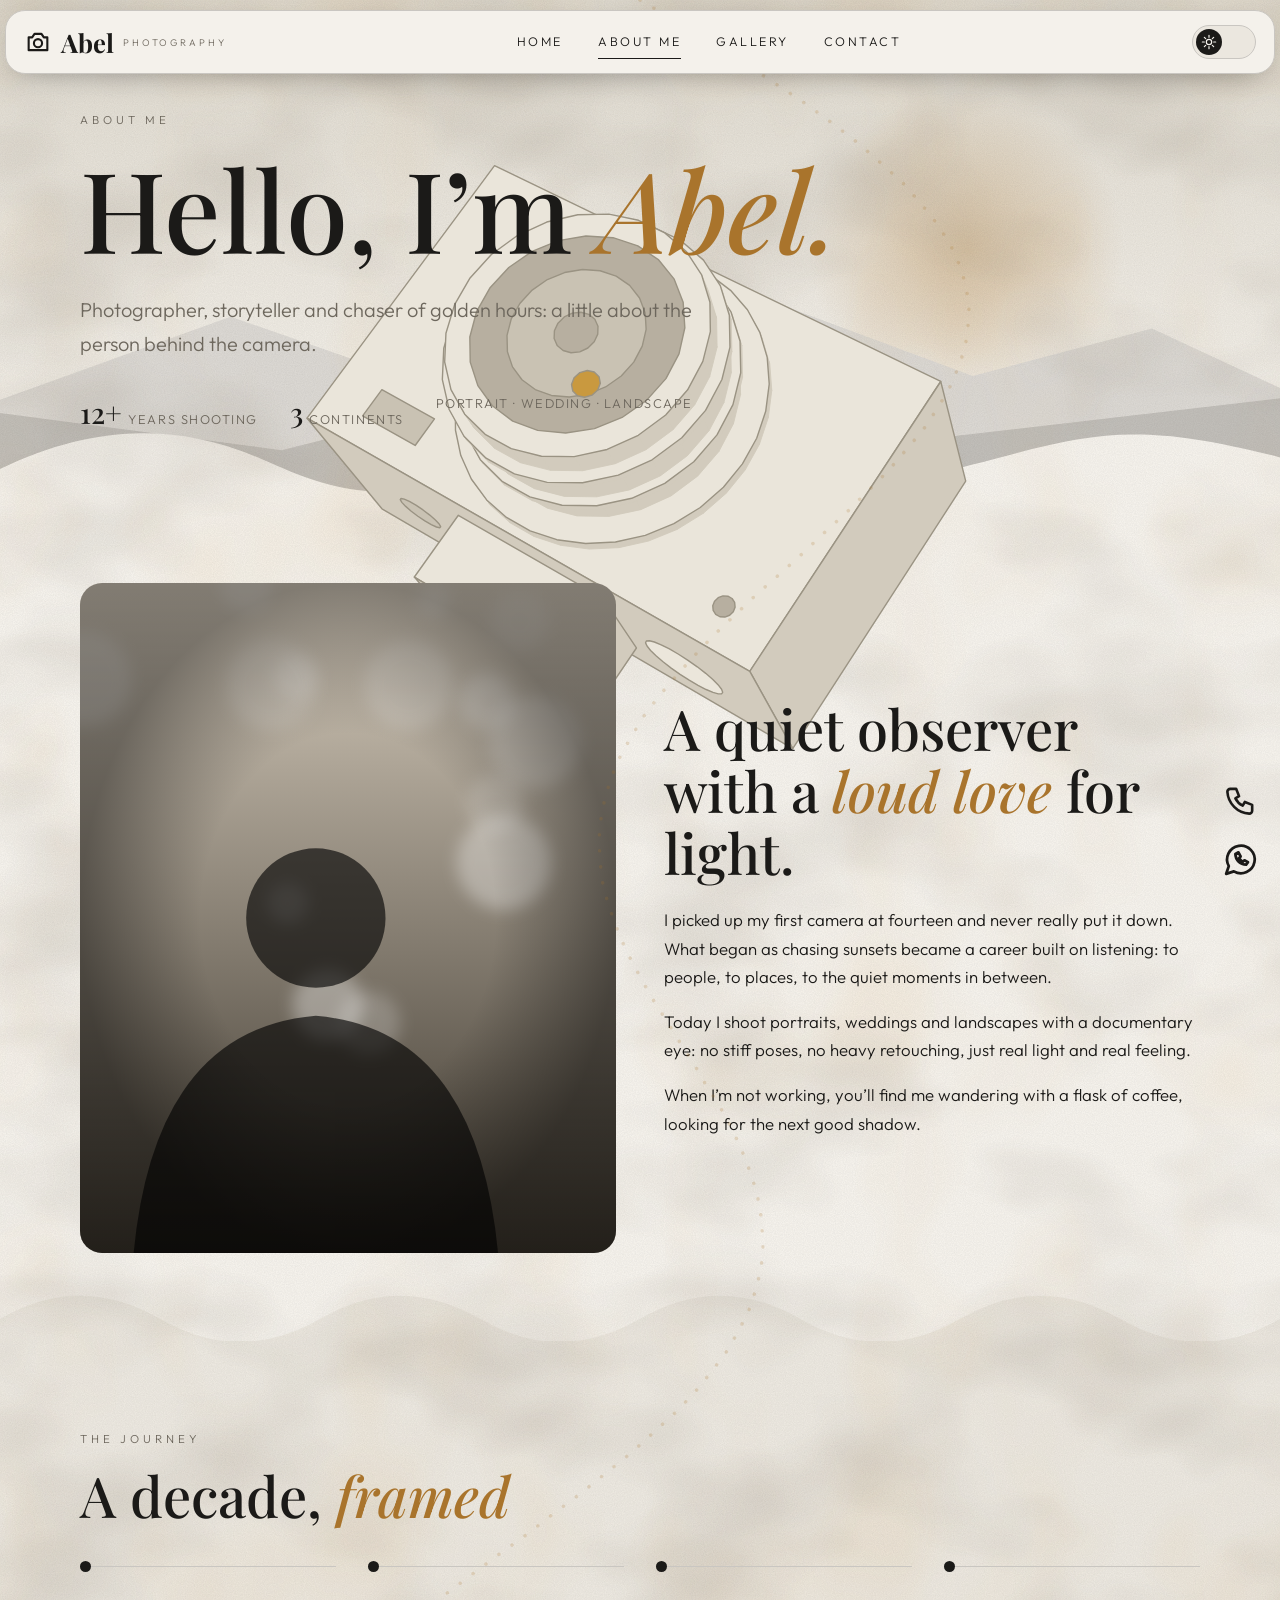
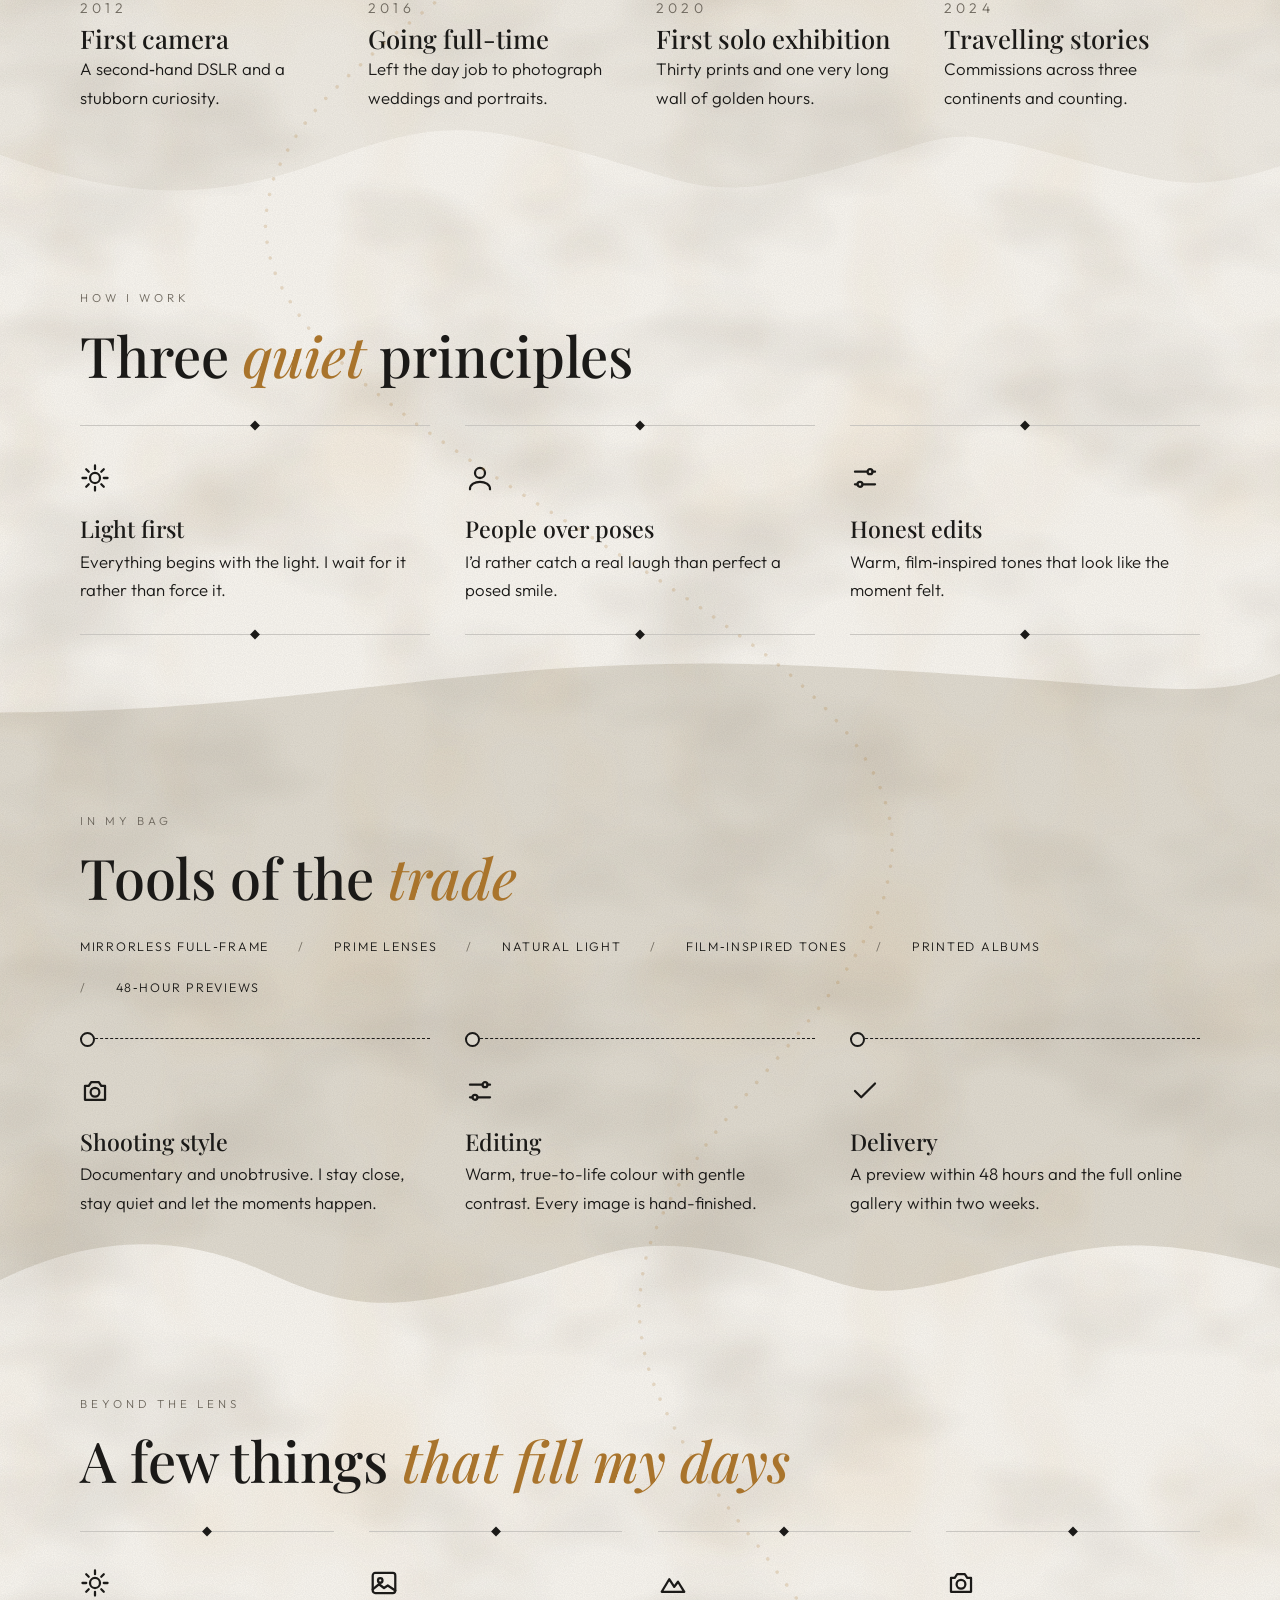
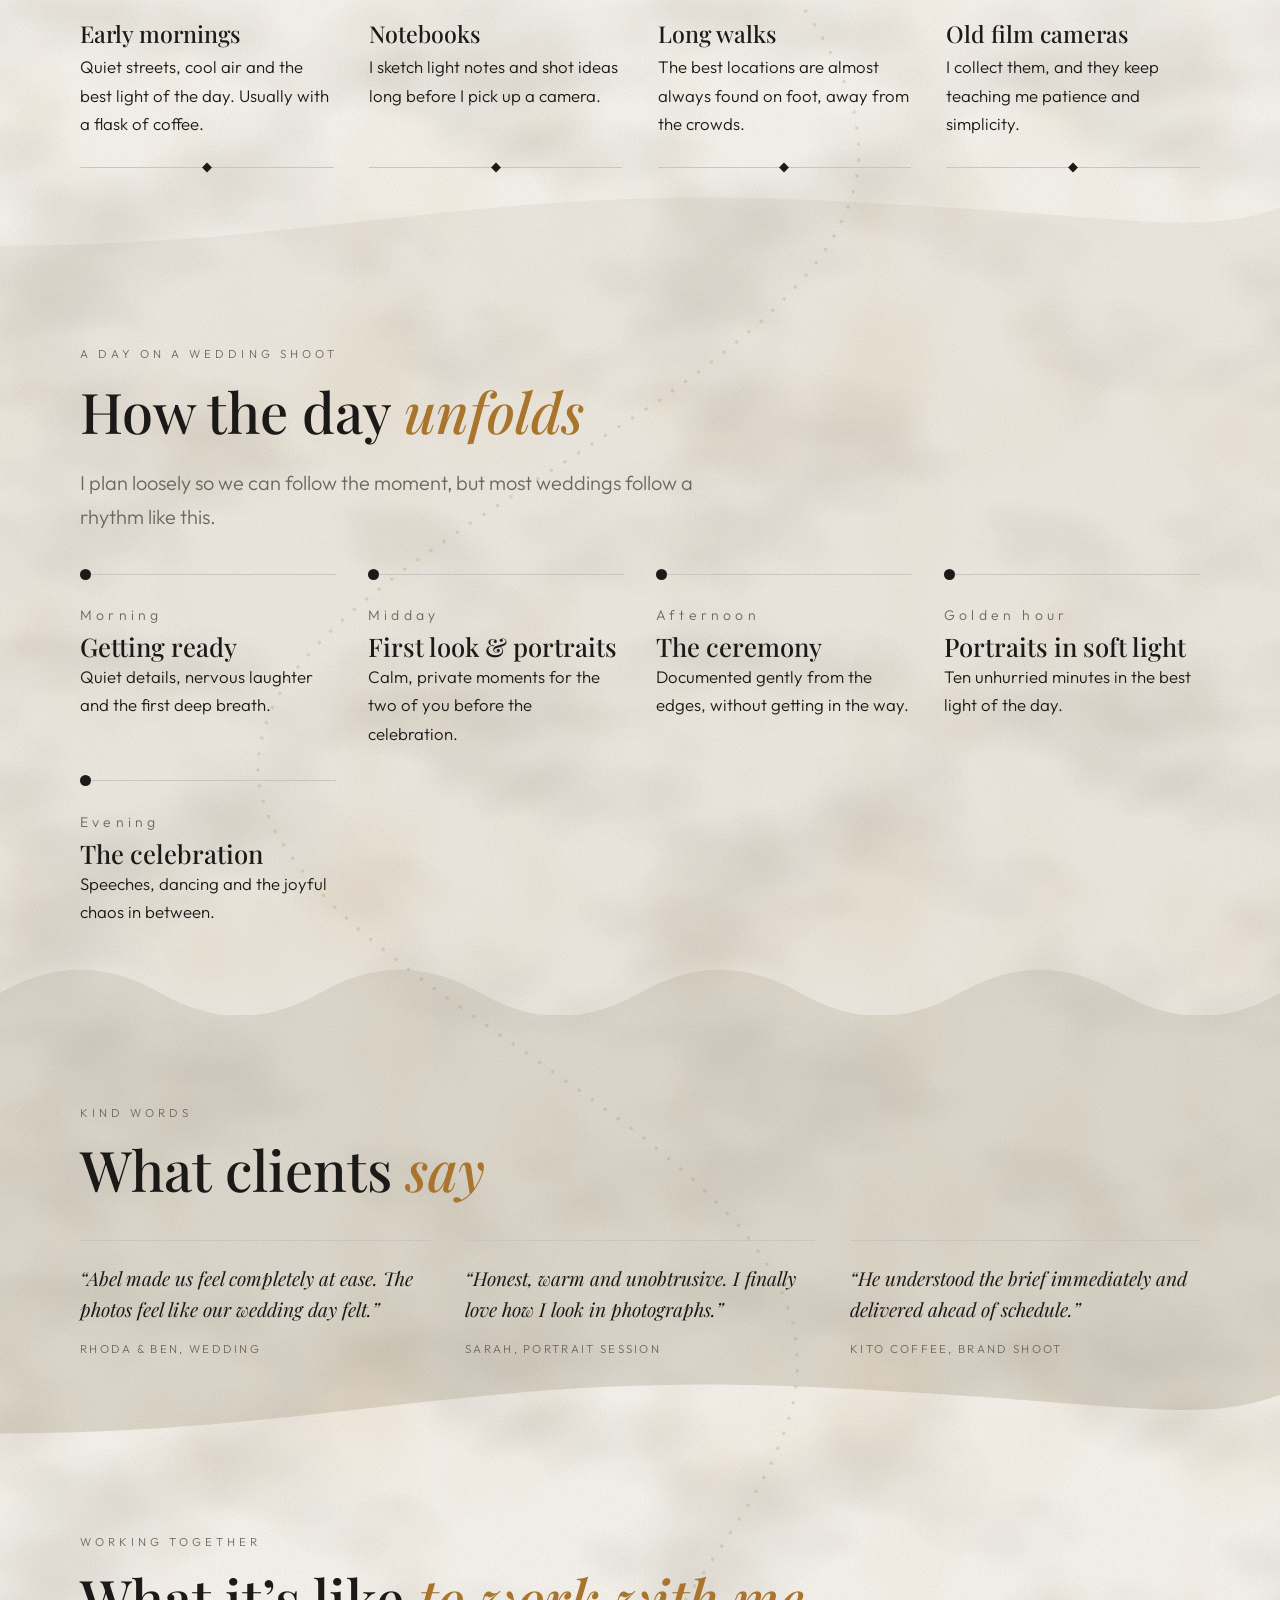
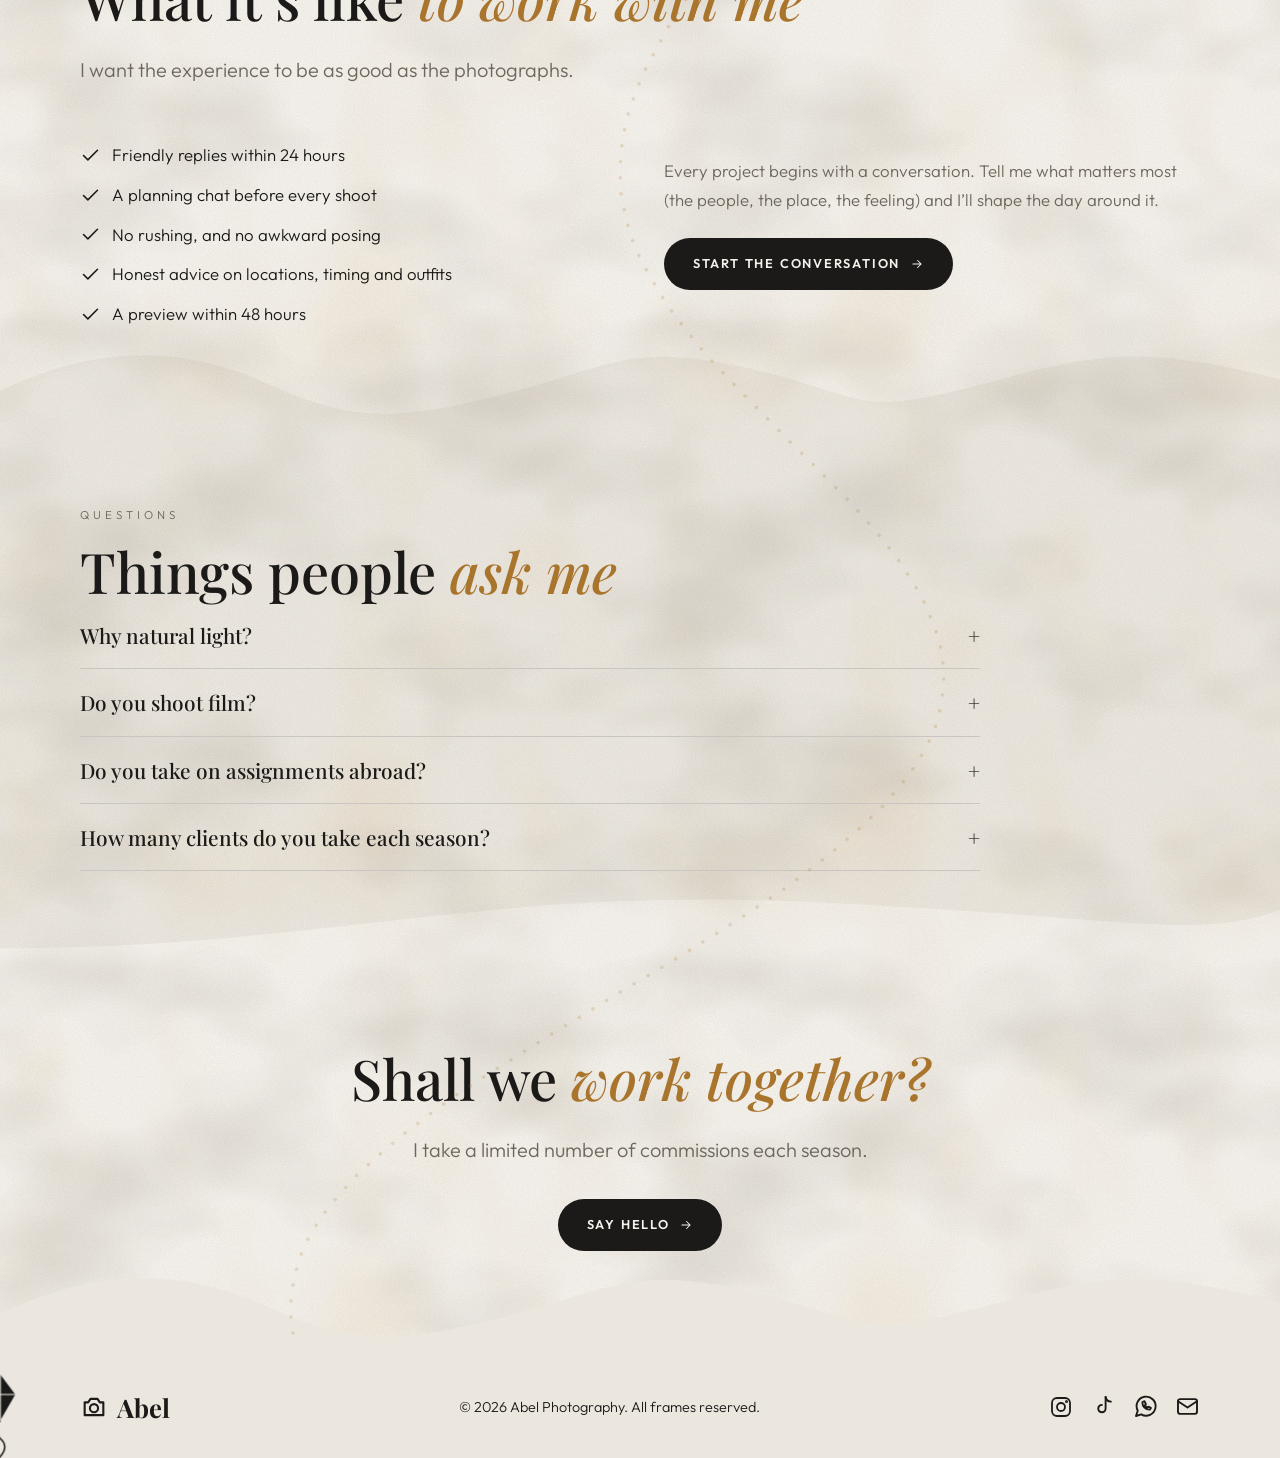
==== commit 645fd9be: "modified the page and optimised it" ====
--- a/about.html
+++ b/about.html
@@ -55,6 +55,11 @@
 </div></div></section>
 <section class="s alt2"><div class="w"><span class="eb rv">In my bag</span><h2 class="rv">Tools of the <em>trade</em></h2>
 <div class="chips rv"><span class="chip">Mirrorless full‑frame</span><span class="chip">Prime lenses</span><span class="chip">Natural light</span><span class="chip">Film‑inspired tones</span><span class="chip">Printed albums</span><span class="chip">48‑hour previews</span></div><div class="grid g3"><div class="card rv"><span class="bd"><i data-i="cam"></i></span><h3>Shooting style</h3><p>Documentary and unobtrusive. I stay close, stay quiet and let the moments happen.</p></div><div class="card rv"><span class="bd"><i data-i="sld"></i></span><h3>Editing</h3><p>Warm, true-to-life colour with gentle contrast. Every image is hand-finished.</p></div><div class="card rv"><span class="bd"><i data-i="chk"></i></span><h3>Delivery</h3><p>A preview within 48 hours and the full online gallery within two weeks.</p></div></div></div></section>
+<section class="s"><div class="w"><span class="eb rv">Beyond the lens</span><h2 class="rv">A few things <em>that fill my days</em></h2><div class="grid g4"><div class="card rv"><span class="bd"><i data-i="sun"></i></span><h3>Early mornings</h3><p>Quiet streets, cool air and the best light of the day. Usually with a flask of coffee.</p></div><div class="card rv"><span class="bd"><i data-i="img"></i></span><h3>Notebooks</h3><p>I sketch light notes and shot ideas long before I pick up a camera.</p></div><div class="card rv"><span class="bd"><i data-i="mtn"></i></span><h3>Long walks</h3><p>The best locations are almost always found on foot, away from the crowds.</p></div><div class="card rv"><span class="bd"><i data-i="cam"></i></span><h3>Old film cameras</h3><p>I collect them, and they keep teaching me patience and simplicity.</p></div></div></div></section>
+<section class="s alt"><div class="w"><span class="eb rv">A day on a wedding shoot</span><h2 class="rv">How the day <em>unfolds</em></h2><p class="lead rv">I plan loosely so we can follow the moment, but most weddings follow a rhythm like this.</p><div class="tl"><div class="rv"><small>Morning</small><b>Getting ready</b>Quiet details, nervous laughter and the first deep breath.</div><div class="rv"><small>Midday</small><b>First look & portraits</b>Calm, private moments for the two of you before the celebration.</div><div class="rv"><small>Afternoon</small><b>The ceremony</b>Documented gently from the edges, without getting in the way.</div><div class="rv"><small>Golden hour</small><b>Portraits in soft light</b>Ten unhurried minutes in the best light of the day.</div><div class="rv"><small>Evening</small><b>The celebration</b>Speeches, dancing and the joyful chaos in between.</div></div></div></section>
+<section class="s alt2"><div class="w"><span class="eb rv">Kind words</span><h2 class="rv">What clients <em>say</em></h2><div class="grid g3"><blockquote class="kw rv">“Abel made us feel completely at ease. The photos feel like our wedding day felt.”<cite>Rhoda & Ben, wedding</cite></blockquote><blockquote class="kw rv">“Honest, warm and unobtrusive. I finally love how I look in photographs.”<cite>Sarah, portrait session</cite></blockquote><blockquote class="kw rv">“He understood the brief immediately and delivered ahead of schedule.”<cite>Kito Coffee, brand shoot</cite></blockquote></div></div></section>
+<section class="s"><div class="w"><span class="eb rv">Working together</span><h2 class="rv">What it’s like <em>to work with me</em></h2><p class="lead rv">I want the experience to be as good as the photographs.</p><div class="two"><div><ul class="ticks rv"><li><i data-i="chk"></i>Friendly replies within 24 hours</li><li><i data-i="chk"></i>A planning chat before every shoot</li><li><i data-i="chk"></i>No rushing, and no awkward posing</li><li><i data-i="chk"></i>Honest advice on locations, timing and outfits</li><li><i data-i="chk"></i>A preview within 48 hours</li></ul></div><div class="rv"><p style="color:var(--mut)">Every project begins with a conversation. Tell me what matters most (the people, the place, the feeling) and I’ll shape the day around it.</p><p style="margin-top:1.5rem"><a class="btn" href="contact.html">Start the conversation <i data-i="arr"></i></a></p></div></div></div></section>
+<section class="s alt"><div class="w"><span class="eb rv">Questions</span><h2 class="rv">Things people <em>ask me</em></h2><div class="narrow"><details class="rv"><summary>Why natural light?</summary><p>It looks the way a moment actually felt. When we need extra light, I keep it soft and subtle.</p></details><details class="rv"><summary>Do you shoot film?</summary><p>I love film for personal work. For client sessions I shoot digital and edit with a warm, film-inspired look.</p></details><details class="rv"><summary>Do you take on assignments abroad?</summary><p>Yes. Some of my favourite work has come from travelling for weddings and editorial commissions.</p></details><details class="rv"><summary>How many clients do you take each season?</summary><p>A limited number, so every project gets proper time and attention.</p></details></div></div></section>
 <section class="s c"><div class="w"><h2 class="rv">Shall we <em>work together?</em></h2><p class="lead rv">I take a limited number of commissions each season.</p><p class="rv"><a class="btn" href="contact.html">Say hello <i data-i="arr"></i></a></p></div></section>
 </div>
 
--- a/css/style.css
+++ b/css/style.css
@@ -1,5 +1,5 @@
-:root{--bg:#f4f1eb;--bg2:#ebe7df;--bg3:#dcd7cc;--ink:#1b1a18;--mut:#6d675d;--acc:#1b1a18;--hi:#a9742c;--on:#f4f1eb;--line:rgba(27,26,24,.2);--card:#faf8f4}
-:root[data-theme=dark]{--bg:#0b0b0c;--bg2:#141413;--bg3:#1e1d1b;--ink:#f1ede6;--mut:#a39d92;--acc:#f1ede6;--hi:#e0ac5c;--on:#0b0b0c;--line:rgba(241,237,230,.16);--card:rgba(255,255,255,.04)}
+:root{--bg:#f4f1eb;--bg2:#ebe7df;--bg3:#dcd7cc;--ink:#1b1a18;--mut:#6d675d;--acc:#1b1a18;--hi:#a9742c;--on:#f4f1eb;--line:#c9c6c1;--out:#a09d97;--card:#fcfaf6}
+:root[data-theme=dark]{--bg:#0b0b0c;--bg2:#141413;--bg3:#1e1d1b;--ink:#f1ede6;--mut:#a39d92;--acc:#f1ede6;--hi:#e0ac5c;--on:#0b0b0c;--line:#302f2f;--out:#5d5c59;--card:#161615}
 *{box-sizing:border-box;margin:0;padding:0;-webkit-tap-highlight-color:transparent}
 [hidden]{display:none!important}
 html{scroll-behavior:smooth}
@@ -22,7 +22,7 @@
 .btn i{transition:transform .35s}.btn:hover i{transform:translateX(5px)}
 /* header */
 header{position:fixed;top:calc(10px + env(safe-area-inset-top,0px));left:calc(5px + env(safe-area-inset-left,0px));right:calc(5px + env(safe-area-inset-right,0px));z-index:60;height:64px;padding:0 1.2rem;border-radius:20px;display:flex;align-items:center;justify-content:space-between}
-header::before{content:"";position:absolute;inset:0;z-index:-1;border-radius:inherit;background:color-mix(in srgb,var(--bg) 94%,transparent);border:1px solid var(--line);box-shadow:0 10px 30px -14px rgba(0,0,0,.4)}
+header::before{content:"";position:absolute;inset:0;z-index:-1;border-radius:inherit;background:var(--bg);border:1px solid var(--line);box-shadow:0 10px 30px -14px rgba(0,0,0,.4)}
 .logo{display:flex;align-items:center;gap:.55rem;font:700 1.6rem 'Playfair Display',serif}
 .logo small{font:300 .6rem Outfit;letter-spacing:.3em;text-transform:uppercase;color:var(--mut)}
 nav{display:flex;gap:2.2rem}
@@ -57,8 +57,8 @@
 .hero{position:relative;min-height:min(100svh,860px);display:grid;align-items:center;overflow:hidden;background:linear-gradient(180deg,var(--bg3),var(--bg2) 60%,var(--bg))}
 .hero.sm{min-height:0;padding-bottom:4rem}.hero .w{padding-top:110px}
 .sun{position:absolute;right:12%;top:18%;width:min(30vw,320px);aspect-ratio:1;border-radius:50%;background:radial-gradient(circle,var(--hi),transparent 70%);opacity:.34}
-.mt{position:absolute;inset:auto 0 0;height:48%;background:var(--ink);opacity:.12;clip-path:polygon(0 100%,0 60%,18% 25%,34% 55%,55% 8%,76% 50%,90% 30%,100% 55%,100% 100%)}
-.mt+.mt{height:30%;opacity:.22;clip-path:polygon(0 100%,0 45%,22% 70%,45% 20%,70% 65%,100% 35%,100% 100%)}
+.mt{position:absolute;inset:auto 0 0;height:48%;background:color-mix(in srgb,var(--ink) 12%,var(--bg));clip-path:polygon(0 100%,0 60%,18% 25%,34% 55%,55% 8%,76% 50%,90% 30%,100% 55%,100% 100%)}
+.mt+.mt{height:30%;background:color-mix(in srgb,var(--ink) 24%,var(--bg));clip-path:polygon(0 100%,0 45%,22% 70%,45% 20%,70% 65%,100% 35%,100% 100%)}
 /* blocks */
 .grid{display:grid;gap:1.5rem;margin-top:2.5rem}
 .g3{grid-template-columns:repeat(auto-fit,minmax(min(100%,260px),1fr))}
@@ -84,7 +84,7 @@
 .fe .t{aspect-ratio:3/4}
 figcaption{position:absolute;inset:auto 0 0;z-index:2;padding:1.2rem;color:#fff;font:500 1.2rem 'Playfair Display',serif;background:linear-gradient(transparent,rgba(0,0,0,.6))}
 figcaption small{display:block;font:300 .62rem Outfit;letter-spacing:.3em;text-transform:uppercase;opacity:.8}
-#lb{position:fixed;inset:0;z-index:100;background:rgba(0,0,0,.9);display:grid;place-items:center;opacity:0;pointer-events:none;transition:opacity .4s}
+#lb{position:fixed;inset:0;z-index:100;background:#0b0b0c;display:grid;place-items:center;opacity:0;pointer-events:none;transition:opacity .4s}
 #lb.on{opacity:1;pointer-events:auto}
 #lbf{width:min(88vw,calc(78vh*var(--r,1)));aspect-ratio:var(--r,1);border-radius:14px}
 #lb button{position:absolute;top:1rem;right:1.4rem;font-size:2.6rem;color:#fff}
@@ -173,15 +173,15 @@
 body[data-out=r] #main{animation:outr .26s ease-in forwards}
 @media(max-width:860px){
 #nav{display:none}
-.tabs{display:grid;grid-template-columns:repeat(4,1fr);position:fixed;left:0;right:0;bottom:0;z-index:60;height:calc(76px + env(safe-area-inset-bottom,0px));filter:drop-shadow(0 -5px 12px rgba(0,0,0,.18))}
+.tabs{display:grid;grid-template-columns:repeat(4,1fr);position:fixed;left:0;right:0;bottom:0;z-index:60;height:calc(64px + env(safe-area-inset-bottom,0px));filter:drop-shadow(0 -4px 10px rgba(0,0,0,.14))}
 .tabs::before{content:"";position:absolute;inset:0;pointer-events:none}
-.tabs::before{background:var(--bg);-webkit-mask:url("data:image/svg+xml,%3Csvg xmlns='http://www.w3.org/2000/svg' viewBox='0 0 400 76' preserveAspectRatio='none'%3E%3Cpath d='M0 76V44H3C3 20 26 2 50 2S97 20 97 44H103C103 20 126 2 150 2S197 20 197 44H203C203 20 226 2 250 2S297 20 297 44H303C303 20 326 2 350 2S397 20 397 44H400V76z'/%3E%3C/svg%3E") 0 0/100% 76px no-repeat,linear-gradient(#000,#000) 0 50px/100% 100% no-repeat;mask:url("data:image/svg+xml,%3Csvg xmlns='http://www.w3.org/2000/svg' viewBox='0 0 400 76' preserveAspectRatio='none'%3E%3Cpath d='M0 76V44H3C3 20 26 2 50 2S97 20 97 44H103C103 20 126 2 150 2S197 20 197 44H203C203 20 226 2 250 2S297 20 297 44H303C303 20 326 2 350 2S397 20 397 44H400V76z'/%3E%3C/svg%3E") 0 0/100% 76px no-repeat,linear-gradient(#000,#000) 0 50px/100% 100% no-repeat}
-.tabs a{position:relative;z-index:1;display:flex;flex-direction:column;align-items:center;gap:3px;padding-top:22px;font-size:.62rem;letter-spacing:.08em;text-transform:uppercase;color:var(--mut);transition:color .3s}
+.tabs::before{background:var(--bg);border-top:1px solid var(--line)}
+.tabs a{position:relative;z-index:1;display:flex;flex-direction:column;align-items:center;gap:3px;padding-top:11px;font-size:.62rem;letter-spacing:.08em;text-transform:uppercase;color:var(--mut);transition:color .3s}
 .tabs a i{font-size:1.5rem;transition:transform .45s cubic-bezier(.3,1.6,.5,1)}
 .tabs a.on{color:var(--on)}.tabs a.on i{transform:translateY(-1px) scale(1.1)}.tabs a:active i{transform:scale(.85)}
-.ind{position:absolute;z-index:1;top:0;height:76px;left:0;width:25%;transform:translateX(calc(var(--ti,0)*100%));transition:transform .4s cubic-bezier(.4,0,.2,1)}
-.ind::before{content:"";position:absolute;inset:0;background:var(--acc);-webkit-mask:url("data:image/svg+xml,%3Csvg xmlns='http://www.w3.org/2000/svg' viewBox='0 0 100 76' preserveAspectRatio='none'%3E%3Cpath d='M0 76V44H3C3 20 26 2 50 2S97 20 97 44H100V76z'/%3E%3C/svg%3E") 0 0/100% 76px no-repeat;mask:url("data:image/svg+xml,%3Csvg xmlns='http://www.w3.org/2000/svg' viewBox='0 0 100 76' preserveAspectRatio='none'%3E%3Cpath d='M0 76V44H3C3 20 26 2 50 2S97 20 97 44H100V76z'/%3E%3C/svg%3E") 0 0/100% 76px no-repeat}
-.fab{bottom:calc(92px + env(safe-area-inset-bottom,0px))}
+.ind{position:absolute;z-index:1;top:0;height:64px;left:0;width:25%;transform:translateX(calc(var(--ti,0)*100%));transition:transform .4s cubic-bezier(.4,0,.2,1)}
+.ind::before{content:"";position:absolute;inset:6px 8px auto;height:52px;border-radius:16px;background:var(--acc)}
+.fab{bottom:calc(80px + env(safe-area-inset-bottom,0px))}
 footer{padding-bottom:calc(7rem + env(safe-area-inset-bottom,0px))}
 }
 /* no card containers: plain text blocks, each with a thin line, a dot and an accent line that draws on hover */
@@ -240,39 +240,41 @@
 form input,form select,form textarea{background:none;border:0;border-bottom:1px solid var(--line);border-radius:0;padding:1rem 0}
 form input:focus,form select:focus,form textarea:focus{border-bottom-color:var(--ink);box-shadow:none}
 
-/* grain + smoke: two tiny tiled noise textures, only compositor transforms animate, no blur or blend filters */
-:root{--grain:url("data:image/svg+xml,%3Csvg xmlns='http://www.w3.org/2000/svg' width='180' height='180'%3E%3Cfilter id='n' x='0' y='0' width='1' height='1' color-interpolation-filters='sRGB'%3E%3CfeTurbulence type='fractalNoise' baseFrequency='.9' numOctaves='2' seed='4' stitchTiles='stitch'/%3E%3CfeColorMatrix values='0 0 0 0 0.1 0 0 0 0 0.09 0 0 0 0 0.08 2 0 0 0 -.62'/%3E%3C/filter%3E%3Crect width='180' height='180' filter='url%28%23n%29'/%3E%3C/svg%3E");--sm1:url("data:image/svg+xml,%3Csvg xmlns='http://www.w3.org/2000/svg' width='640' height='640'%3E%3Cfilter id='n' x='0' y='0' width='1' height='1' color-interpolation-filters='sRGB'%3E%3CfeTurbulence type='fractalNoise' baseFrequency='.0046875 .0078125' numOctaves='3' seed='7' stitchTiles='stitch'/%3E%3CfeColorMatrix values='0 0 0 0 0.6 0 0 0 0 0.56 0 0 0 0 0.5 2.6 0 0 0 -1.15'/%3E%3C/filter%3E%3Crect width='640' height='640' filter='url%28%23n%29'/%3E%3C/svg%3E");--sm2:url("data:image/svg+xml,%3Csvg xmlns='http://www.w3.org/2000/svg' width='512' height='512'%3E%3Cfilter id='n' x='0' y='0' width='1' height='1' color-interpolation-filters='sRGB'%3E%3CfeTurbulence type='fractalNoise' baseFrequency='.005859375 .00390625' numOctaves='3' seed='19' stitchTiles='stitch'/%3E%3CfeColorMatrix values='0 0 0 0 0.78 0 0 0 0 0.55 0 0 0 0 0.22 2.6 0 0 0 -1.2'/%3E%3C/filter%3E%3Crect width='512' height='512' filter='url%28%23n%29'/%3E%3C/svg%3E");--gop:.045;--sop:.24;--sopb:.1}
-:root[data-theme=dark]{--grain:url("data:image/svg+xml,%3Csvg xmlns='http://www.w3.org/2000/svg' width='180' height='180'%3E%3Cfilter id='n' x='0' y='0' width='1' height='1' color-interpolation-filters='sRGB'%3E%3CfeTurbulence type='fractalNoise' baseFrequency='.9' numOctaves='2' seed='4' stitchTiles='stitch'/%3E%3CfeColorMatrix values='0 0 0 0 0.95 0 0 0 0 0.93 0 0 0 0 0.9 2 0 0 0 -.62'/%3E%3C/filter%3E%3Crect width='180' height='180' filter='url%28%23n%29'/%3E%3C/svg%3E");--sm1:url("data:image/svg+xml,%3Csvg xmlns='http://www.w3.org/2000/svg' width='640' height='640'%3E%3Cfilter id='n' x='0' y='0' width='1' height='1' color-interpolation-filters='sRGB'%3E%3CfeTurbulence type='fractalNoise' baseFrequency='.0046875 .0078125' numOctaves='3' seed='7' stitchTiles='stitch'/%3E%3CfeColorMatrix values='0 0 0 0 0.3 0 0 0 0 0.29 0 0 0 0 0.27 2.6 0 0 0 -1.15'/%3E%3C/filter%3E%3Crect width='640' height='640' filter='url%28%23n%29'/%3E%3C/svg%3E");--sm2:url("data:image/svg+xml,%3Csvg xmlns='http://www.w3.org/2000/svg' width='512' height='512'%3E%3Cfilter id='n' x='0' y='0' width='1' height='1' color-interpolation-filters='sRGB'%3E%3CfeTurbulence type='fractalNoise' baseFrequency='.005859375 .00390625' numOctaves='3' seed='19' stitchTiles='stitch'/%3E%3CfeColorMatrix values='0 0 0 0 0.55 0 0 0 0 0.36 0 0 0 0 0.12 2.6 0 0 0 -1.2'/%3E%3C/filter%3E%3Crect width='512' height='512' filter='url%28%23n%29'/%3E%3C/svg%3E");--gop:.04;--sop:.42;--sopb:.2}
-.fx{position:fixed;pointer-events:none;contain:strict}
-.smk{inset:-240px;z-index:0;opacity:var(--sop);background-repeat:repeat;will-change:transform}
-.smk.a{background-image:var(--sm1);background-size:640px;animation:sa 90s linear infinite alternate}
-.smk.b{background-image:var(--sm2);background-size:512px;opacity:var(--sopb);animation:sb 120s linear infinite alternate}
-@keyframes sa{from{transform:translate3d(0,0,0)}to{transform:translate3d(-200px,-120px,0)}}
-@keyframes sb{from{transform:translate3d(-120px,-40px,0)}to{transform:translate3d(160px,-180px,0)}}
-.grn{inset:-120px;z-index:90;opacity:var(--gop);background-image:var(--grain);background-size:180px;animation:gr .9s steps(1) infinite}
-@keyframes gr{0%{transform:translate(0,0)}20%{transform:translate(-60px,40px)}40%{transform:translate(50px,-70px)}60%{transform:translate(-30px,-100px)}80%{transform:translate(80px,60px)}}
-@media(max-width:700px){.smk.b{display:none}}
-@media(prefers-reduced-motion:reduce){.smk,.grn{animation:none!important}}
+/* grain + smoke: ONE static, page-tall layer that scrolls with the content (no fixed overlays, no animation, nothing repainted per frame).
+   Textures are tiny tiled SVG noise; their strength is baked into the alpha. Make it stronger or weaker overall with main::after{opacity}. */
+:root{--grain:url("data:image/svg+xml,%3Csvg xmlns='http://www.w3.org/2000/svg' width='180' height='180'%3E%3Cfilter id='n' x='0' y='0' width='1' height='1' color-interpolation-filters='sRGB'%3E%3CfeTurbulence type='fractalNoise' baseFrequency='.9' numOctaves='2' seed='4' stitchTiles='stitch'/%3E%3CfeColorMatrix values='0 0 0 0 0.1 0 0 0 0 0.09 0 0 0 0 0.08 0.090 0 0 0 -0.028'/%3E%3C/filter%3E%3Crect width='180' height='180' filter='url%28%23n%29'/%3E%3C/svg%3E");--sm1:url("data:image/svg+xml,%3Csvg xmlns='http://www.w3.org/2000/svg' width='640' height='640'%3E%3Cfilter id='n' x='0' y='0' width='1' height='1' color-interpolation-filters='sRGB'%3E%3CfeTurbulence type='fractalNoise' baseFrequency='.0046875 .0078125' numOctaves='3' seed='7' stitchTiles='stitch'/%3E%3CfeColorMatrix values='0 0 0 0 0.6 0 0 0 0 0.56 0 0 0 0 0.5 0.624 0 0 0 -0.276'/%3E%3C/filter%3E%3Crect width='640' height='640' filter='url%28%23n%29'/%3E%3C/svg%3E");--sm2:url("data:image/svg+xml,%3Csvg xmlns='http://www.w3.org/2000/svg' width='512' height='512'%3E%3Cfilter id='n' x='0' y='0' width='1' height='1' color-interpolation-filters='sRGB'%3E%3CfeTurbulence type='fractalNoise' baseFrequency='.005859375 .00390625' numOctaves='3' seed='19' stitchTiles='stitch'/%3E%3CfeColorMatrix values='0 0 0 0 0.78 0 0 0 0 0.55 0 0 0 0 0.22 0.260 0 0 0 -0.120'/%3E%3C/filter%3E%3Crect width='512' height='512' filter='url%28%23n%29'/%3E%3C/svg%3E")}
+:root[data-theme=dark]{--grain:url("data:image/svg+xml,%3Csvg xmlns='http://www.w3.org/2000/svg' width='180' height='180'%3E%3Cfilter id='n' x='0' y='0' width='1' height='1' color-interpolation-filters='sRGB'%3E%3CfeTurbulence type='fractalNoise' baseFrequency='.9' numOctaves='2' seed='4' stitchTiles='stitch'/%3E%3CfeColorMatrix values='0 0 0 0 0.95 0 0 0 0 0.93 0 0 0 0 0.9 0.080 0 0 0 -0.025'/%3E%3C/filter%3E%3Crect width='180' height='180' filter='url%28%23n%29'/%3E%3C/svg%3E");--sm1:url("data:image/svg+xml,%3Csvg xmlns='http://www.w3.org/2000/svg' width='640' height='640'%3E%3Cfilter id='n' x='0' y='0' width='1' height='1' color-interpolation-filters='sRGB'%3E%3CfeTurbulence type='fractalNoise' baseFrequency='.0046875 .0078125' numOctaves='3' seed='7' stitchTiles='stitch'/%3E%3CfeColorMatrix values='0 0 0 0 0.3 0 0 0 0 0.29 0 0 0 0 0.27 1.092 0 0 0 -0.483'/%3E%3C/filter%3E%3Crect width='640' height='640' filter='url%28%23n%29'/%3E%3C/svg%3E");--sm2:url("data:image/svg+xml,%3Csvg xmlns='http://www.w3.org/2000/svg' width='512' height='512'%3E%3Cfilter id='n' x='0' y='0' width='1' height='1' color-interpolation-filters='sRGB'%3E%3CfeTurbulence type='fractalNoise' baseFrequency='.005859375 .00390625' numOctaves='3' seed='19' stitchTiles='stitch'/%3E%3CfeColorMatrix values='0 0 0 0 0.55 0 0 0 0 0.36 0 0 0 0 0.12 0.520 0 0 0 -0.240'/%3E%3C/filter%3E%3Crect width='512' height='512' filter='url%28%23n%29'/%3E%3C/svg%3E")}
+main::after{content:"";position:absolute;inset:0;z-index:0;pointer-events:none;opacity:1;background:var(--grain) 0 0/180px,var(--sm1) 0 0/640px,var(--sm2) 160px 90px/512px}
+@media(max-width:700px){main::after{background:var(--grain) 0 0/180px,var(--sm1) 0 0/640px}}
+/* scroll-spinning camera: a single opaque canvas drawn in main.js (colours come from these variables) */
+:root{--c1:#c9c2b3;--c2:#ebe6db;--cl:#9a9383;--cg:#b7afa0;--cgd:#c9993f}
+:root[data-theme=dark]{--c1:#1a1918;--c2:#353330;--cl:#58554f;--cg:#0f0f0e;--cgd:#e0ac5c}
+.cam3d{position:fixed;left:50%;top:50%;translate:-50% -50%;z-index:0;pointer-events:none;opacity:0;transition:opacity .7s ease}
+.cam3d.on{opacity:1}
+/* leaving the page: the whole page slides out above the camera, so drop the camera at once */
+body[data-out] .cam3d{opacity:0;transition:none}
 
-/* scroll-spinning camera (home): outlined faces so it reads as a technical drawing behind the content */
-:root{--cgd:rgba(169,116,44,.45);--cl:rgba(27,26,24,.34);--cfl:rgba(27,26,24,.045);--cgl:rgba(27,26,24,.11)}
-:root[data-theme=dark]{--cl:rgba(241,237,230,.34);--cfl:rgba(241,237,230,.04);--cgl:rgba(241,237,230,.08);--cgd:rgba(224,172,92,.5)}
-.cam3d{position:fixed;inset:0;display:grid;place-items:center;z-index:0;pointer-events:none;perspective:1500px;scale:1.65;contain:strict}
-.cam{position:relative;width:0;height:0;transform-style:preserve-3d;will-change:transform}
-.cf{position:absolute;width:360px;height:220px;left:-180px;top:-110px;box-sizing:border-box;border:1.5px solid var(--cl);background:var(--cfl);border-radius:10px;backface-visibility:hidden}
-.cf.tp{border-radius:10px}.cf.hp{border-radius:6px}
-.cf>*{position:absolute;box-sizing:border-box;border:1.5px solid var(--cl)}
-.vf{right:34px;top:20px;width:46px;height:22px;border-radius:4px}
-.lm{left:30px;top:22px;width:14px;height:14px;border-radius:50%;background:var(--cgl)}
-.sb{left:30px;bottom:0;width:8px;height:100%;border:0;border-left:1.5px dashed var(--cl);left:62px;opacity:.5}
-.scr{left:36px;top:34px;width:200px;height:150px;border-radius:6px;background:var(--cgl)}
-.bt{right:34px;top:50px;width:26px;height:26px;border-radius:50%}.bt.b2{top:100px}
-.gr{left:20px;top:16px;right:20px;bottom:16px;border-radius:8px;border-style:dashed;opacity:.6}
-.dl{left:44px;top:50px;width:60px;height:60px;border-radius:50%}.dl.d2{left:auto;right:150px;width:40px;height:40px;top:60px}
-.sh{right:44px;top:56px;width:34px;height:34px;border-radius:50%;background:var(--cgl)}
-.rg{position:absolute;left:calc(var(--r)*-1);top:calc(var(--r)*-1);width:calc(var(--r)*2);height:calc(var(--r)*2);border-radius:50%;box-sizing:border-box;border:1.5px solid var(--cl)}
-.rg.tk{border-width:2.5px}
-.rg.gl{background:var(--cgl)}.rg.g2{background:transparent}.rg.g3{background:var(--cgl)}
-.rg.hl{background:var(--cgd);border:0}
-@media(max-width:700px){.cam3d{scale:.78}}
-@media(prefers-reduced-motion:reduce){.cam{will-change:auto}}
+/* ---- form cards: a solid surface with a clear outline, and outlined fields ---- */
+[hidden]{display:none!important}
+:root{color-scheme:light}:root[data-theme=dark]{color-scheme:dark}
+.fcard{display:grid;gap:1.15rem;padding:clamp(1.4rem,3.2vw,2.2rem);background:var(--card);border:1.5px solid var(--out);border-radius:22px;box-shadow:0 22px 44px -30px rgba(0,0,0,.5)}
+.fcard h3{font-size:1.6rem}
+.fsub{color:var(--mut);margin-top:-.7rem}
+.fcard label{display:grid;gap:.5rem}
+.fcard label span{font-size:.7rem;letter-spacing:.2em;text-transform:uppercase;color:var(--mut)}
+.fcard input,.fcard select,.fcard textarea{width:100%;padding:1rem 1.1rem;background:var(--bg);border:1.5px solid var(--out);border-radius:12px;outline:0;color:var(--ink);transition:border-color .25s,box-shadow .25s}
+.fcard input::placeholder,.fcard textarea::placeholder{color:var(--mut);opacity:.75}
+.fcard input:hover,.fcard select:hover,.fcard textarea:hover{border-color:var(--ink)}
+.fcard input:focus,.fcard select:focus,.fcard textarea:focus{border-color:var(--hi);box-shadow:0 0 0 4px color-mix(in srgb,var(--hi) 28%,var(--card))}
+.fcard select{appearance:none;-webkit-appearance:none;padding-right:2.6rem;background:linear-gradient(45deg,transparent 50%,var(--mut) 50%) calc(100% - 22px) 52%/7px 7px no-repeat,linear-gradient(-45deg,transparent 50%,var(--mut) 50%) calc(100% - 15px) 52%/7px 7px no-repeat,var(--bg)}
+.fcard textarea{min-height:150px;resize:vertical}
+.fcard .btn{justify-self:start;border:0;cursor:pointer}
+.ferr{color:var(--hi);font-size:.9rem}
+.fok{align-content:start;border-color:var(--hi)}
+/* ---- extra content blocks ---- */
+.kw{font:italic 400 1.2rem/1.6 'Playfair Display',serif;padding-top:1.4rem;border-top:1px solid var(--line)}
+.kw cite{margin-top:1rem;font-size:.72rem}
+.igs{display:grid;grid-template-columns:repeat(auto-fill,minmax(min(100%,150px),1fr));gap:.8rem;margin-top:2rem}
+.ig{display:block;aspect-ratio:1;overflow:hidden;border-radius:12px}
+.ig img{display:block;width:100%;height:100%;object-fit:cover;transition:transform .8s}
+.ig:hover img{transform:scale(1.08)}
